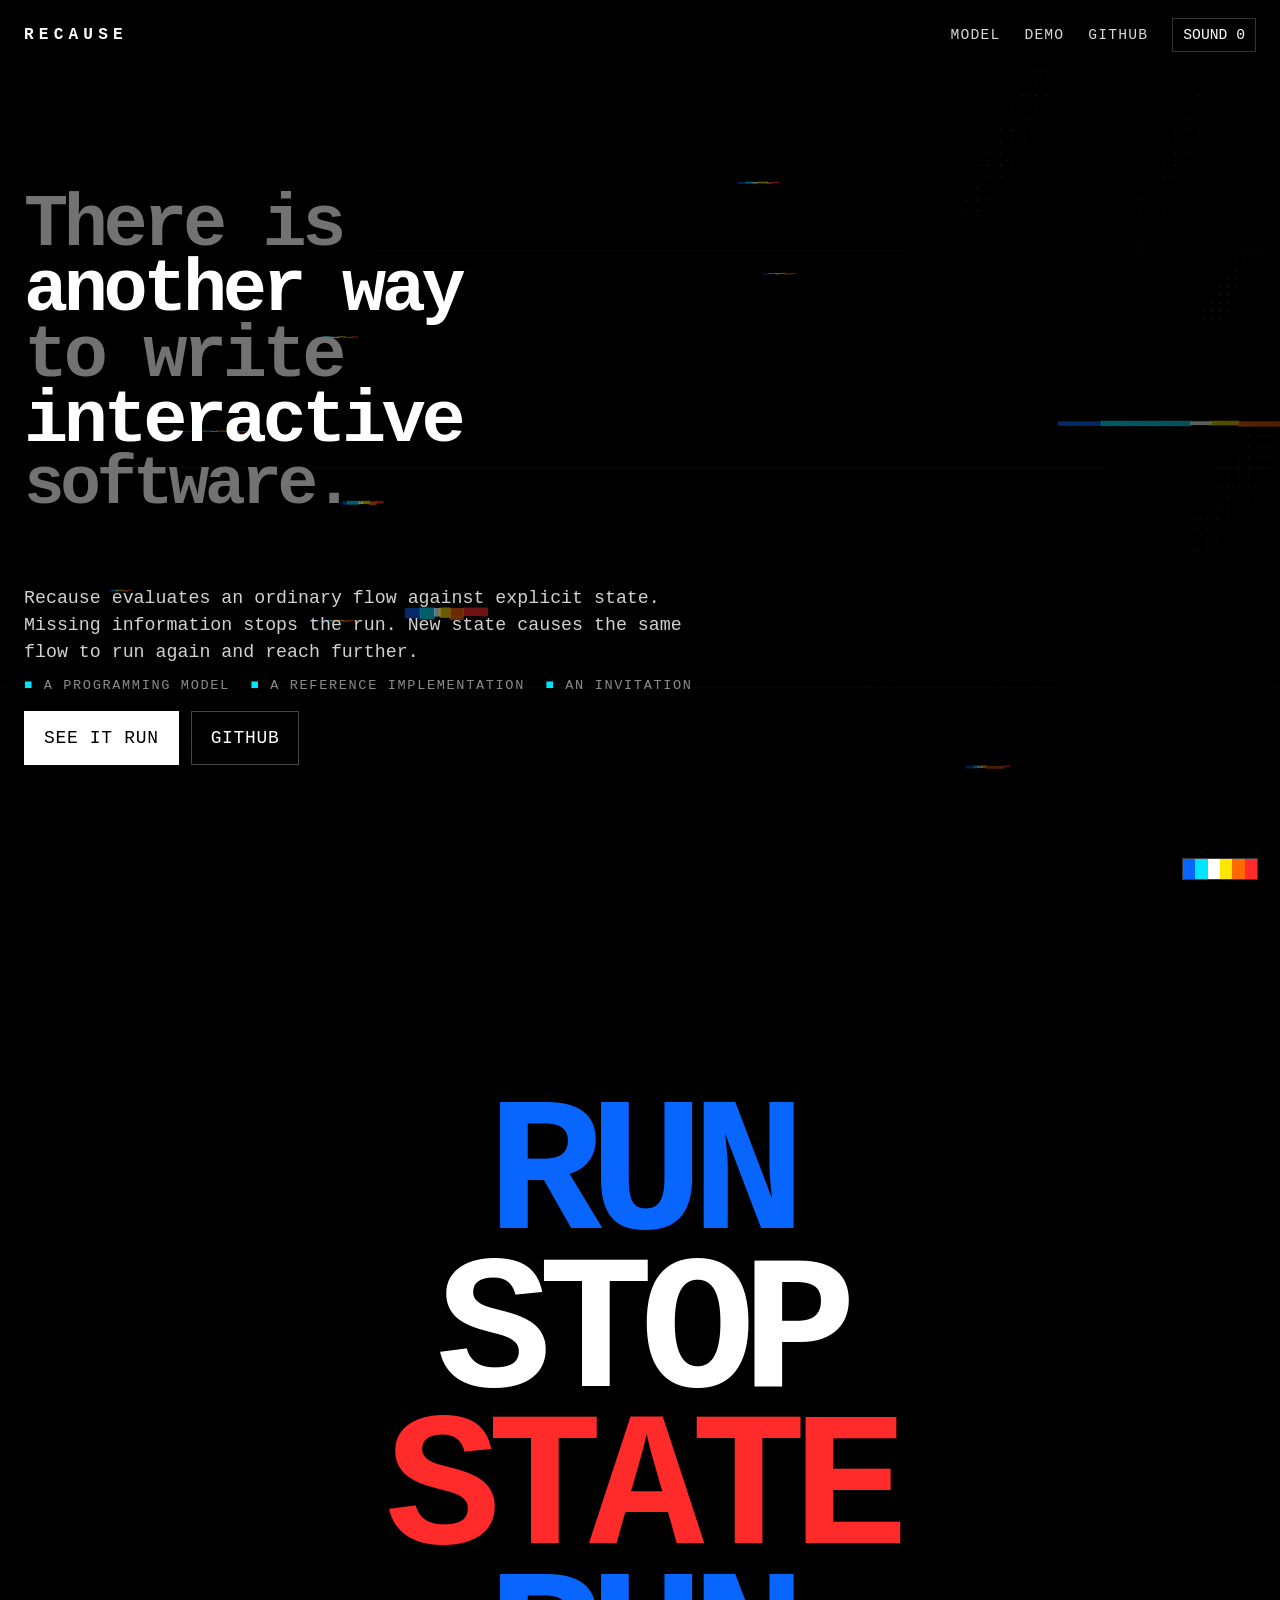
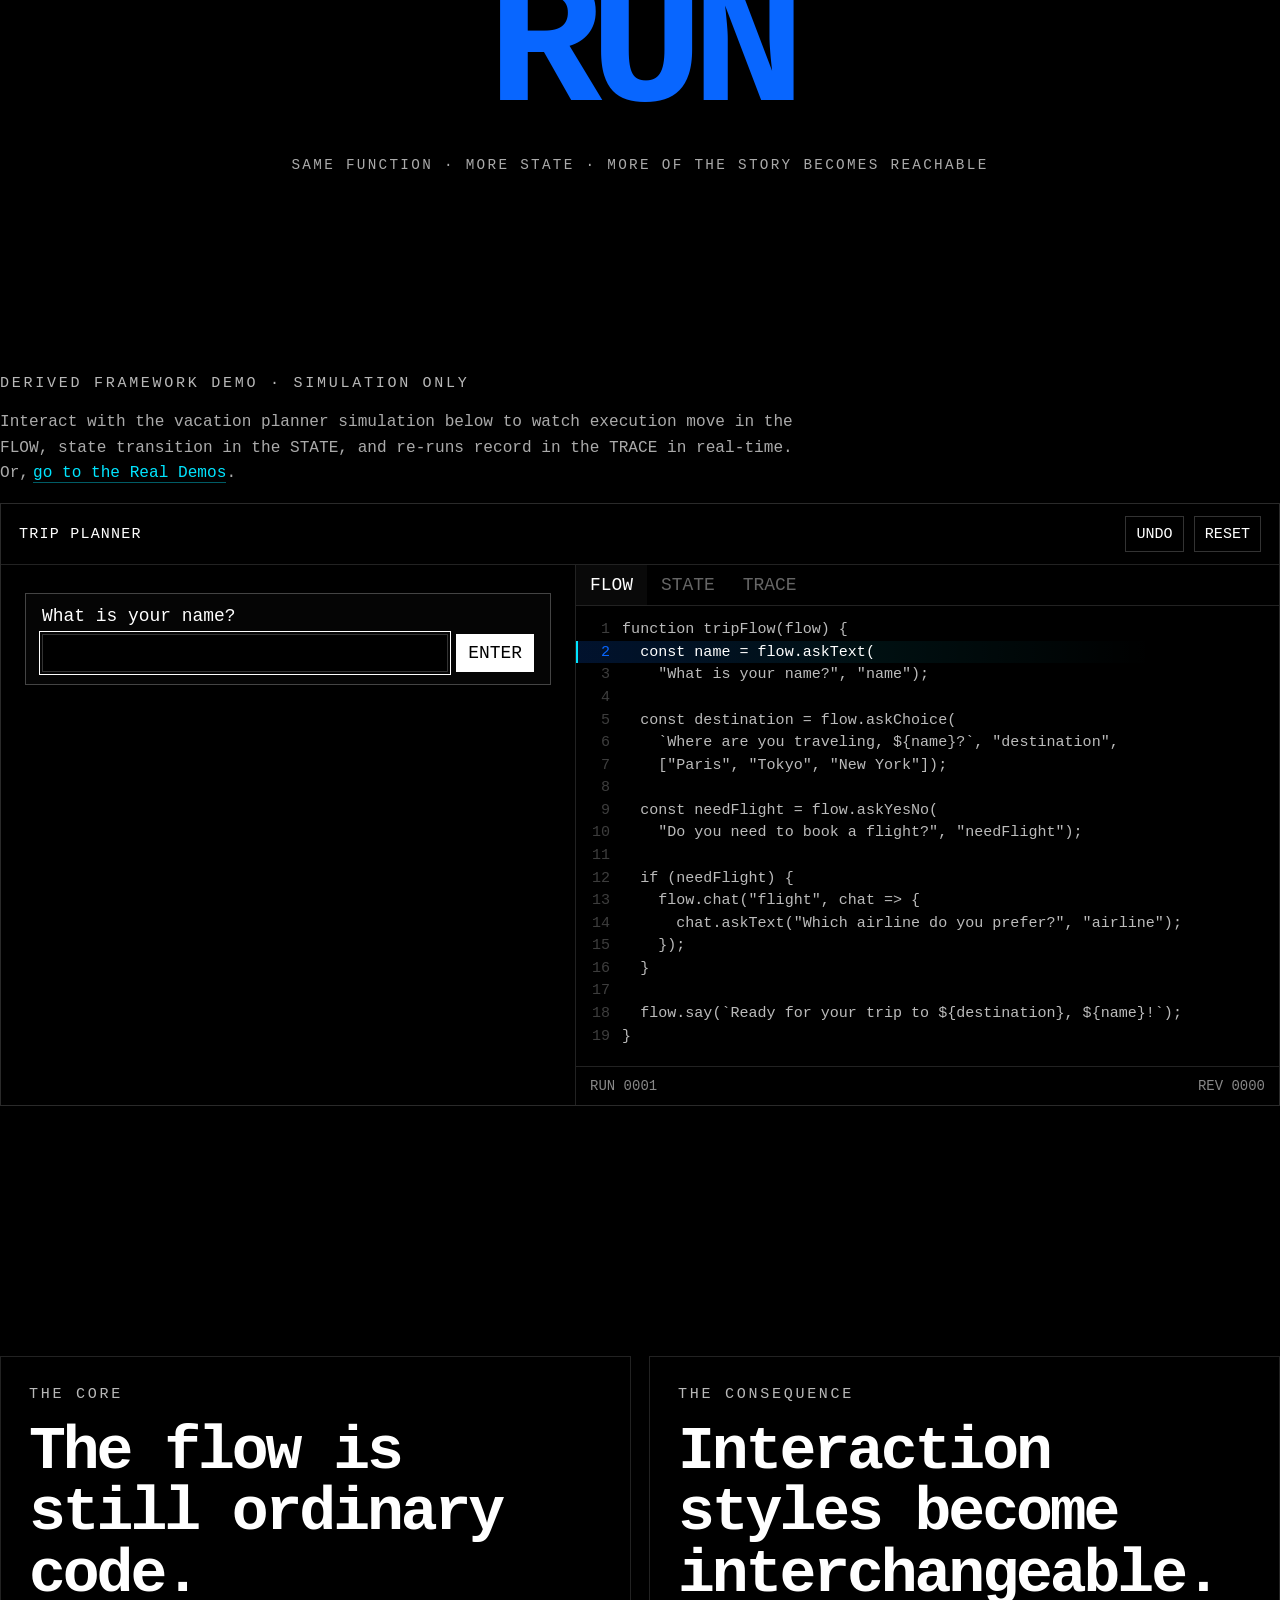
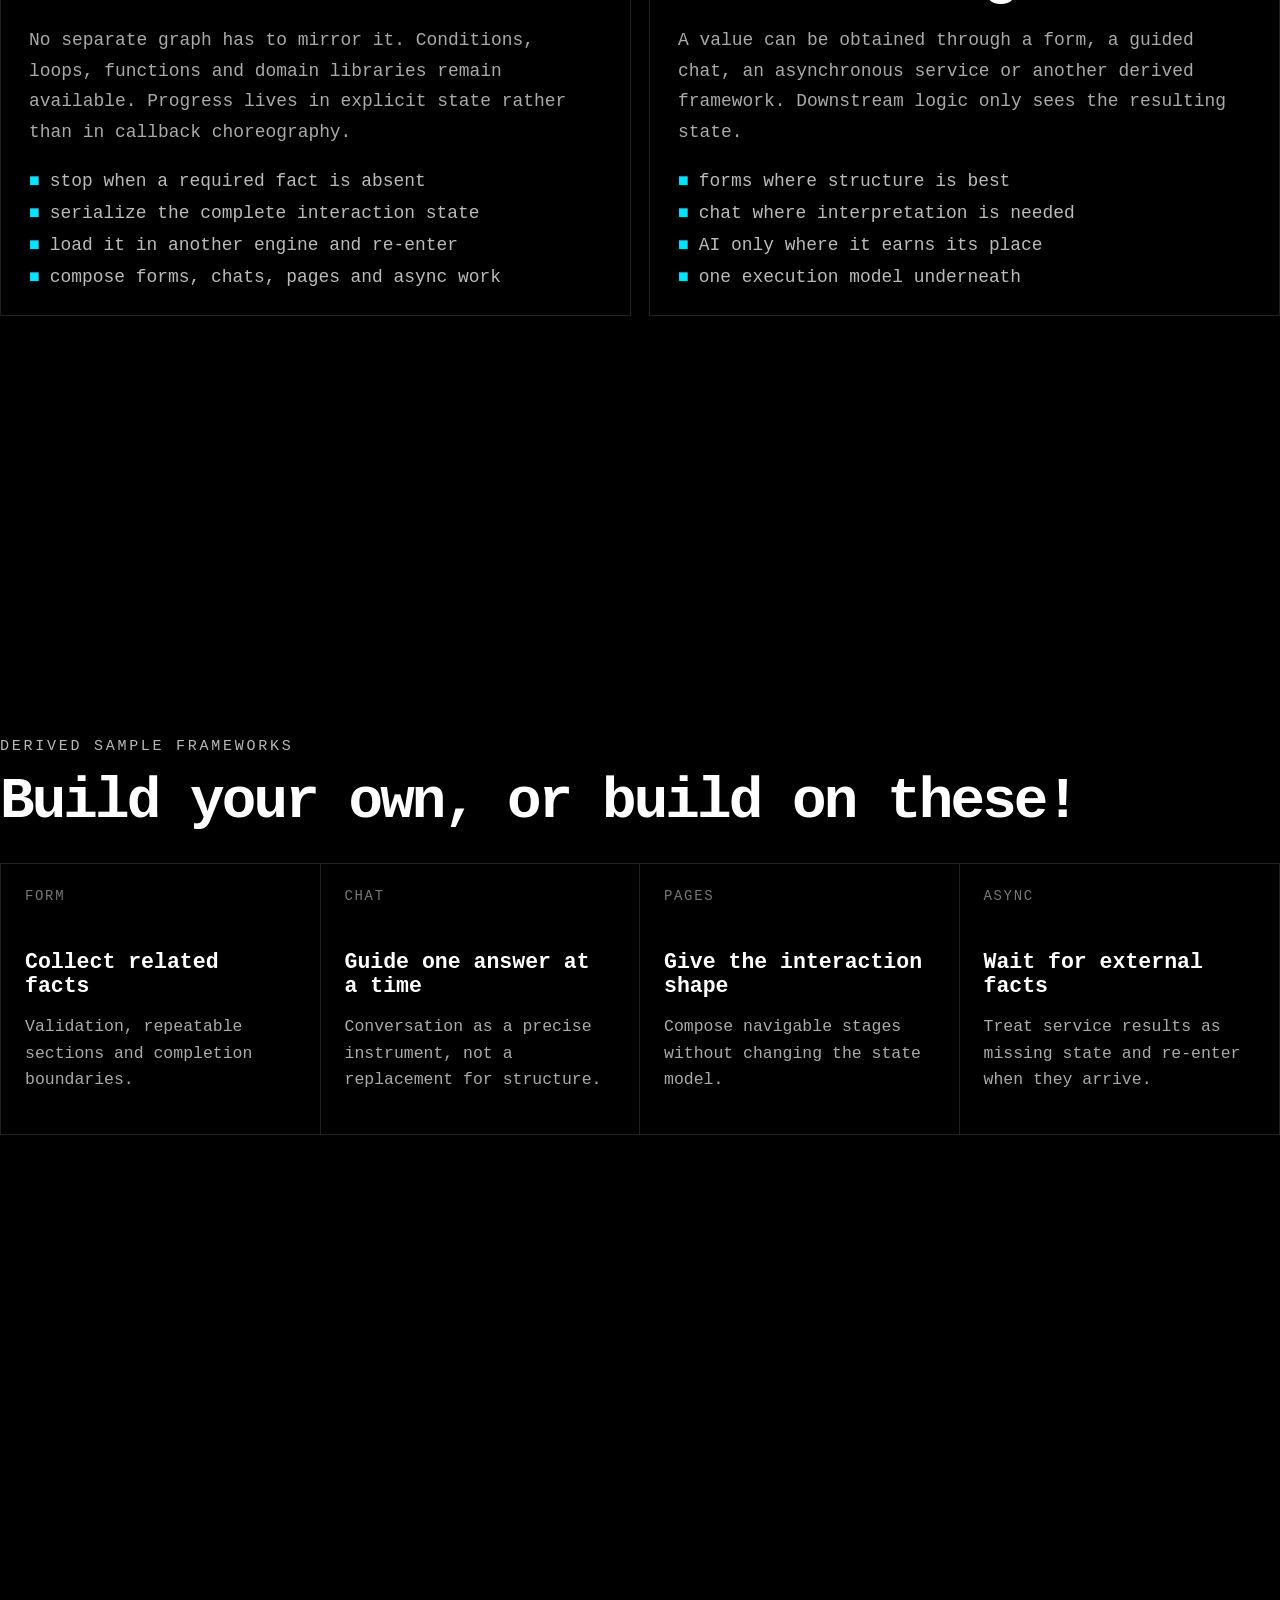
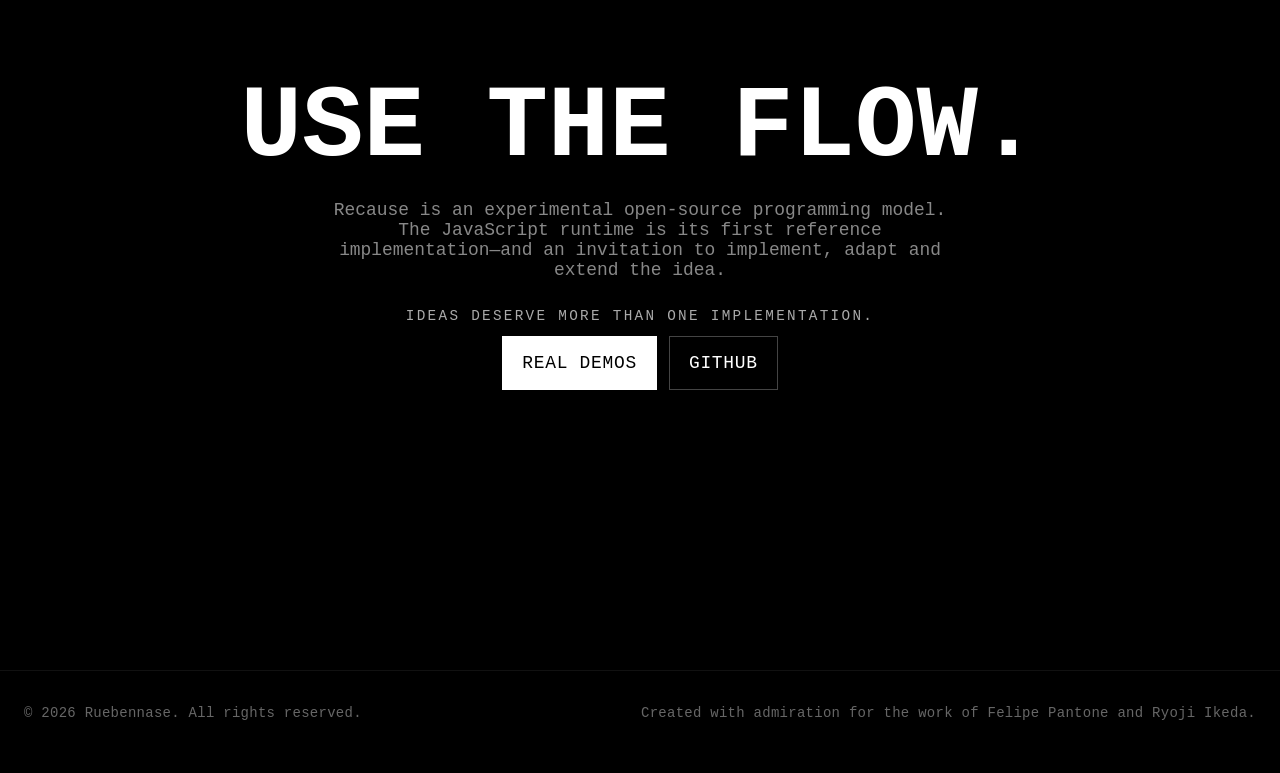
==== index.html @ 066c62b3 "Add files via upload" ====
<!doctype html>
<html lang="en">
<!--

Recause

Motion explains the model.

© 2026 Ruebennase.
All rights reserved.

-->
<head>
<meta charset="utf-8">
<meta name="viewport" content="width=device-width, initial-scale=1">
<title>Recause — Another way to write interactive software</title>
<meta name="description" content="Recause is an experimental incremental execution runtime for interactive software.">
<link rel="canonical" href="https://recause.org/">
<link rel="icon" href="favicon.svg" type="image/svg+xml">
<link rel="icon" href="favicon-32.png" sizes="32x32" type="image/png">
<link rel="icon" href="favicon-16.png" sizes="16x16" type="image/png">
<link rel="shortcut icon" href="favicon.ico">
<link rel="apple-touch-icon" href="apple-touch-icon.png">
<meta name="theme-color" content="#000000">
<meta property="og:type" content="website">
<meta property="og:site_name" content="Recause">
<meta property="og:title" content="Recause — Another way to write interactive software">
<meta property="og:description" content="An experimental incremental execution runtime for interactive software.">
<meta property="og:url" content="https://recause.org/">
<meta name="twitter:card" content="summary">
<meta name="twitter:title" content="Recause — Another way to write interactive software">
<meta name="twitter:description" content="An experimental incremental execution runtime for interactive software.">
<style>
:root{
  --black:#000;
  --white:#fff;
  --gray-1:#b8b8b8;
  --gray-2:#666;
  --gray-3:#242424;
  --cyan:#00e5ff;
  --blue:#0866ff;
  --white:#ffffff;
  --yellow:#ffe600;
  --orange:#ff6a00;
  --red:#ff2a2a;
  --max:1420px;
  --mono:ui-monospace,SFMono-Regular,Menlo,Monaco,Consolas,"Liberation Mono","Courier New",monospace;
}
*{box-sizing:border-box}
html{scroll-behavior:smooth;background:#000;font-size:112%}
body{margin:0;background:#000;color:#fff;font-family:var(--mono);overflow-x:hidden}
a{color:inherit}
button,input{font:inherit}
canvas#field{position:fixed;inset:0;width:100%;height:100%;z-index:0;background:#000;pointer-events:none}
#scanlines{position:fixed;inset:0;z-index:1;pointer-events:none;background:repeating-linear-gradient(to bottom,rgba(255,255,255,.018) 0 1px,transparent 1px 5px);mix-blend-mode:screen;opacity:.22}
#vignette{position:fixed;inset:0;z-index:2;pointer-events:none;background:radial-gradient(circle at center,transparent 42%,rgba(0,0,0,.28) 80%,rgba(0,0,0,.78) 100%)}
body>header,body>main,body>footer{position:relative;z-index:3}
.wrap{width:min(calc(100% - 48px),var(--max));margin:0 auto}
header{position:fixed;top:0;left:0;right:0;z-index:30;padding:18px 0;background:linear-gradient(#000,transparent)}
nav{display:flex;justify-content:space-between;align-items:center;gap:24px}
.brand{font-size:.9rem;letter-spacing:.32em;text-decoration:none;font-weight:700}
.navlinks{display:flex;gap:24px;align-items:center;font-size:.82rem;letter-spacing:.08em}
.navlinks a{text-decoration:none;color:#d7d7d7}
.navlinks a:hover{color:#fff}
.ctrl{background:#000;border:1px solid #333;color:#fff;padding:8px 10px;cursor:pointer}
.ctrl:hover{border-color:#fff}
:where(a,button,input,[tabindex]):focus-visible{outline:2px solid var(--yellow);outline-offset:4px}
input:focus-visible{outline:2px solid #fff;outline-offset:2px}
.scene{min-height:100svh;display:grid;place-items:center;position:relative;padding:118px 0 86px;scroll-margin-top:0}
.scene-inner{width:100%}
.kicker{font-size:.84rem;letter-spacing:.18em;color:var(--gray-1);text-transform:uppercase;margin-bottom:18px}
.hero{min-height:100svh;display:grid;align-items:center;padding-top:96px;padding-bottom:48px}
.hero-grid{display:grid;grid-template-columns:minmax(0,1fr);align-items:center;transform:translateY(-54px)}
.pixel-title{display:grid;gap:18px;position:relative;max-width:980px}
.hero-copy{max-width:760px;margin-top:34px}
.hero h1 .hero-copyline:last-child{font-size:.92em}
.hero p{max-width:690px}
.hero-manifesto{max-width:760px}
.hero .cta{margin-top:18px}
.signal-logo.glitch .ghost-a{opacity:1;transform:translate(var(--gxa,7px),var(--gya,0));color:transparent;background:linear-gradient(90deg,var(--p1,var(--blue)) 0 13%,var(--p2,var(--cyan)) 13% 28%,var(--p3,#fff) 28% 45%,var(--p4,var(--yellow)) 45% 63%,var(--p5,var(--orange)) 63% 81%,var(--p6,var(--red)) 81% 100%);background-size:145% 100%;background-position:var(--bgx-a,20%) 0;-webkit-background-clip:text;background-clip:text;clip-path:inset(var(--c1,18%) 0 var(--c2,52%) 0);filter:brightness(1.55) saturate(1.25);mix-blend-mode:screen}
.signal-logo.glitch .ghost-b{opacity:.96;transform:translate(var(--gxb,-6px),var(--gyb,0));color:transparent;background:linear-gradient(90deg,var(--q1,var(--red)) 0 14%,var(--q2,var(--orange)) 14% 31%,var(--q3,var(--yellow)) 31% 47%,var(--q4,#fff) 47% 63%,var(--q5,var(--cyan)) 63% 81%,var(--q6,var(--blue)) 81% 100%);background-size:150% 100%;background-position:var(--bgx-b,75%) 0;-webkit-background-clip:text;background-clip:text;clip-path:inset(var(--c3,62%) 0 var(--c4,10%) 0);filter:brightness(1.6) saturate(1.3);mix-blend-mode:screen}
.hero-copyline{display:block;position:relative}
.hero-copyline.dim{color:#727272}
.hero-copyline.glitching::before,.hero-copyline.glitching::after{content:attr(data-text);position:absolute;inset:0;pointer-events:none;opacity:1;white-space:nowrap;filter:brightness(1.65)}
.hero-copyline.glitching::before{transform:translate(var(--txa,6px),var(--tya,0));color:transparent;background:linear-gradient(90deg,var(--p1,var(--blue)) 0 12%,var(--p2,var(--cyan)) 12% 28%,var(--p3,#fff) 28% 44%,var(--p4,var(--yellow)) 44% 61%,var(--p5,var(--orange)) 61% 80%,var(--p6,var(--red)) 80% 100%);background-size:155% 100%;background-position:var(--bgx-a,15%) 0;-webkit-background-clip:text;background-clip:text;clip-path:inset(var(--t1,22%) 0 var(--t2,58%) 0);mix-blend-mode:screen;filter:brightness(1.9) saturate(1.5)}
.hero-copyline.glitching::after{transform:translate(var(--txb,-7px),var(--tyb,0));color:transparent;background:linear-gradient(90deg,var(--q1,var(--red)) 0 13%,var(--q2,var(--orange)) 13% 30%,var(--q3,var(--yellow)) 30% 46%,var(--q4,#fff) 46% 62%,var(--q5,var(--cyan)) 62% 80%,var(--q6,var(--blue)) 80% 100%);background-size:160% 100%;background-position:var(--bgx-b,82%) 0;-webkit-background-clip:text;background-clip:text;clip-path:inset(var(--t3,70%) 0 var(--t4,8%) 0);mix-blend-mode:screen;filter:brightness(2.0) saturate(1.55)}
.hero h1{font-size:clamp(3.35rem,6.05vw,7.35rem);line-height:.89;letter-spacing:-.06em;margin:0;max-width:980px;font-weight:700;transform:translateY(-28px);padding-left:0}
.hero p{max-width:760px;color:#d1d1d1;font-size:1.08rem;line-height:1.56;margin:4px 0 0}.hero-manifesto{display:flex;flex-wrap:wrap;gap:.55rem 1.15rem;margin-top:12px;color:#8a8a8a;font-size:.76rem;letter-spacing:.12em;text-transform:uppercase}.hero-manifesto span::before{content:'■';color:var(--cyan);margin-right:.55rem}
.cta{display:flex;gap:12px;flex-wrap:wrap;margin-top:16px}
.btn{display:inline-flex;align-items:center;justify-content:center;min-height:54px;padding:14px 19px;border:1px solid #444;text-decoration:none;background:#000;color:#fff;letter-spacing:.04em}
.btn.primary{background:#fff;color:#000;border-color:#fff}
.btn:hover{transform:translateY(-1px)}
.big-sequence{font-size:clamp(4rem,15vw,13rem);line-height:.82;letter-spacing:-.07em;text-align:center;font-weight:700}
.seq-sub{margin-top:28px;text-align:center;color:#aaa;font-size:.8rem;letter-spacing:.16em;text-transform:uppercase}
.word-run{color:var(--blue)}.word-stop{color:#fff}.word-state{color:var(--red)}.word-rerun{color:var(--blue)}
.demo-intro-text{color:#aaa;font-size:.9rem;line-height:1.6;margin-bottom:16px;max-width:800px}
.demo-intro-text a{color:var(--cyan);text-decoration:none;border-bottom:1px solid rgba(0,229,255,0.4);margin-left:4px}
.demo-intro-text a:hover{color:#fff;border-bottom-color:#fff}
#demo{padding:65px 0 25px}
.demo-shell{border:1px solid #2a2a2a;background:#000}
.demo-top{display:flex;justify-content:space-between;align-items:center;padding:12px 18px;border-bottom:1px solid #222;font-size:.84rem;letter-spacing:.08em}
.demo-grid{display:grid;grid-template-columns:.9fr 1.1fr;height:540px}
.ui-pane{padding:20px 24px;border-right:1px solid #222;overflow-y:auto;min-height:0}
.inspect-pane{display:grid;grid-template-rows:auto minmax(0,1fr) auto;min-width:0;min-height:0}
.inspect-pane>div:nth-child(2){min-height:0;overflow:hidden}
.ui-title{font-size:1.2rem;margin:0 0 6px}.ui-copy{color:#aaa;font-size:.9rem;margin:0 0 24px}
.answers{display:grid;gap:8px}
.answered{border:1px solid #222;padding:8px 12px;background:#020202}
.answered .q{font-size:.74rem;color:#666;text-transform:uppercase;letter-spacing:.09em}.answered .a{margin-top:4px;font-size:0.96rem}
.question{border:1px solid #444;padding:12px 16px;margin-top:8px;background:#050505}
.question.chat{border-color:var(--cyan)}
.mode{font-size:.78rem;color:var(--yellow);letter-spacing:.12em;text-transform:uppercase;margin-bottom:10px}.question.chat .mode{color:var(--cyan)}
.question label{display:block;font-size:1rem;margin-bottom:8px}
.entry{display:flex;gap:8px}.entry input{flex:1;min-width:0;background:#000;border:1px solid #333;color:#fff;padding:8px 10px}.entry input:focus{outline:1px solid #fff}
.entry button,.choice{background:#fff;color:#000;border:0;padding:8px 12px;cursor:pointer}
.choice{width:100%;text-align:left;margin-top:6px}.choice:hover{background:var(--yellow)}
.done{border:1px solid var(--cyan);padding:12px 16px;color:#fff}.done strong{color:var(--cyan)}
.tabs{display:flex;border-bottom:1px solid #222}.tab{background:#000;color:#666;border:0;padding:10px 14px;cursor:pointer}.tab.active{color:#fff;background:#090909}
.pane{display:none;height:100%;overflow:hidden}.pane.active{display:block}
#pane-trace{overflow-y:auto}
.code{margin:0;padding:12px 0;font-size:.84rem;line-height:1.5;counter-reset:line;min-width:0;width:100%;overflow:visible}
.line{display:grid;grid-template-columns:46px minmax(0,1fr);align-items:start;padding:0 24px 0 0;color:#bbb;min-height:1.5em}
.line:before{counter-increment:line;content:counter(line);text-align:right;padding-right:12px;color:#3d3d3d;user-select:none}
.source-text{display:block;white-space:pre;min-width:max-content}
.line.active{background:linear-gradient(90deg,rgba(8,102,255,.18),rgba(0,229,255,.07) 42%,transparent 82%);box-shadow:inset 2px 0 0 var(--cyan);color:#fff}
.line.active:before{color:var(--blue)}
.kw{color:var(--red)}
.fn{color:var(--cyan)}
.vr{color:#f2f2f2}
.obj{color:var(--blue)}
.meth{color:#f4f4f4}
.prompt{color:#e7dc72}
.key{color:var(--orange)}
.choice-text{color:#d8d8d8}
.tpl{color:#f4f4f4}
.interp{color:#f4f4f4}.interp-var{color:var(--orange)}
.num{color:var(--orange)}
.type{color:var(--blue)}
.cm{color:#666}
.statebox{padding:18px}.card{border:1px solid #222;padding:14px;margin-bottom:12px}.card .label{font-size:.78rem;color:#666;letter-spacing:.09em;text-transform:uppercase;margin-bottom:8px}.card pre{margin:0;color:#eee;font-size:.9rem;white-space:pre-wrap}
.trace{list-style:none;margin:0;padding:18px}.trace li{position:relative;padding:0 0 17px 20px;color:#bcbcbc;font-size:.84rem;line-height:1.52}.trace li:before{content:"";position:absolute;left:0;top:5px;width:7px;height:7px;background:var(--cyan)}.trace li:not(:last-child):after{content:"";position:absolute;left:3px;top:14px;bottom:2px;width:1px;background:#222}.trace-run{color:var(--blue)}.trace-stop{color:#fff}.trace-path{color:var(--orange)}.trace-state{color:var(--red)}.trace-complete{color:var(--cyan)}.trace-undo{color:var(--red)}.trace-dim{color:#777}
.inspect-foot{display:flex;justify-content:space-between;padding:11px 14px;border-top:1px solid #222;color:#888;font-size:.78rem}
.copy-block{display:grid;grid-template-columns:1fr 1fr;gap:18px}
.statement{border:1px solid #222;padding:28px;background:#000}.statement h2{font-size:clamp(2rem,4.8vw,5rem);line-height:1;letter-spacing:-.05em;margin:0 0 20px}.statement p{color:#aaa;line-height:1.7;max-width:58ch}.statement ul{list-style:none;padding:0;margin:24px 0 0;display:grid;gap:12px}.statement li{color:#bbb}.statement li:before{content:"■";color:var(--cyan);margin-right:10px}
.framework-strip{display:grid;grid-template-columns:repeat(4,1fr);border:1px solid #222}.fw{padding:24px;border-right:1px solid #222;min-height:210px}.fw:last-child{border-right:0}.fw .tag{font-size:.78rem;letter-spacing:.12em;color:#777}.fw h3{margin:46px 0 10px;font-size:1.2rem}.fw p{color:#aaa;font-size:.92rem;line-height:1.6}
.end{text-align:center}.end h2{font-size:clamp(3rem,8vw,8rem);line-height:.9;margin:0 0 26px}.end p{color:#888;max-width:620px;margin:0 auto 28px}
footer{padding:34px 0 52px;color:#666;font-size:.78rem;border-top:1px solid #111;letter-spacing:.02em}
.footer-row{display:flex;justify-content:space-between;align-items:center;gap:2rem;flex-wrap:wrap}.footer-note{font-size:.78rem;text-align:right}
@media (min-width:981px) and (max-height:940px){
  .hero{padding-top:82px;padding-bottom:32px}
  .hero h1{font-size:clamp(3.2rem,5.75vw,6.85rem)}
  .hero p{font-size:1.02rem;line-height:1.48;max-width:660px}
  .pixel-title{gap:14px}
  .hero-copy{margin-top:28px}
  .hero h1{transform:translateY(-24px);padding-left:0}
  .cta{margin-top:12px}
}
@media(max-width:980px){.demo-grid,.copy-block{grid-template-columns:1fr}.ui-pane{border-right:0;border-bottom:1px solid #222}.framework-strip{grid-template-columns:1fr 1fr}.fw:nth-child(2){border-right:0}.fw:nth-child(-n+2){border-bottom:1px solid #222}.loopline{grid-template-columns:1fr}.arrow{transform:rotate(90deg);justify-self:center}}
@media(max-width:680px){html{font-size:100%}.navlinks{gap:10px}.navlinks a,.navlinks .ctrl{font-size:.74rem}.navlinks .ctrl{padding:6px 8px}.scene{padding:90px 0}.hero h1{font-size:3.2rem}.framework-strip{grid-template-columns:1fr}.fw{border-right:0;border-bottom:1px solid #222}.fw:last-child{border-bottom:0}.big-sequence{font-size:19vw}.demo-top{align-items:flex-start;gap:10px;flex-direction:column}.entry{flex-direction:column}.entry button{width:100%}}
body.ikeda-extreme #field{filter:contrast(1.42) brightness(1.52) saturate(1.22)}
body.ikeda-extreme .hero-copyline{text-shadow:0 0 18px rgba(255,255,255,.10)}
body.ikeda-apocalypse #field{filter:contrast(1.72) brightness(1.85) saturate(1.52)}
body.ikeda-apocalypse .hero-copyline{text-shadow:0 0 28px rgba(255,255,255,.25)}
body.ikeda-apocalypse main, body.ikeda-apocalypse header {animation:ikeda-shake .12s infinite alternate}
@keyframes ikeda-shake {
  0%{transform:translate(1px, 1px) rotate(0deg)}
  10%{transform:translate(-1px, -2px) rotate(-0.5deg)}
  20%{transform:translate(-3px, 0px) rotate(0.5deg)}
  30%{transform:translate(0px, 2px) rotate(0deg)}
  40%{transform:translate(1px, -1px) rotate(0.5deg)}
  50%{transform:translate(-1px, 2px) rotate(-0.5deg)}
  60%{transform:translate(-3px, 1px) rotate(0deg)}
  70%{transform:translate(2px, 1px) rotate(-0.5deg)}
  80%{transform:translate(-1px, -1px) rotate(0.5deg)}
  90%{transform:translate(2px, 2px) rotate(0deg)}
  100%{transform:translate(1px, -2px) rotate(-0.5deg)}
}
@media(prefers-reduced-motion:reduce){html{scroll-behavior:auto}}

/* MOTION instrument ----------------------------------------------------- */
.motion-gem{position:fixed;right:22px;bottom:20px;z-index:60;width:76px;height:22px;padding:0;border:1px solid #3a3a3a;background:#000;cursor:pointer;display:grid;grid-template-columns:repeat(6,1fr);box-shadow:0 0 0 1px #000;transition:border-color .16s ease,transform .16s ease}
.motion-gem:hover,.motion-gem[aria-expanded="true"]{border-color:#fff;transform:translateY(-1px)}
.motion-gem span{display:block;height:100%}.motion-gem span:nth-child(1){background:var(--blue)}.motion-gem span:nth-child(2){background:var(--cyan)}.motion-gem span:nth-child(3){background:#fff}.motion-gem span:nth-child(4){background:var(--yellow)}.motion-gem span:nth-child(5){background:var(--orange)}.motion-gem span:nth-child(6){background:var(--red)}
.motion-gem::before{content:"MOTION";position:absolute;right:calc(100% + 12px);top:50%;transform:translateY(-50%);color:#fff;font-size:.72rem;letter-spacing:.14em;opacity:0;pointer-events:none;transition:opacity .15s ease}
.motion-gem:hover::before,.motion-gem:focus-visible::before,.motion-gem[aria-expanded="true"]::before{opacity:1}
.motion-panel{position:fixed;right:22px;bottom:54px;z-index:59;width:min(430px,calc(100vw - 32px));max-height:calc(100svh - 92px);overflow:auto;border:1px solid #3a3a3a;background:rgba(0,0,0,.96);box-shadow:0 24px 80px rgba(0,0,0,.7);padding:20px;transform:translateY(12px);opacity:0;pointer-events:none;transition:transform .22s cubic-bezier(.2,.8,.2,1),opacity .18s ease}
.motion-panel.open{transform:translateY(0);opacity:1;pointer-events:auto}
.motion-panel-head{display:flex;align-items:center;justify-content:space-between;gap:18px;padding-bottom:14px;margin-bottom:18px;border-bottom:1px solid #242424}
.motion-panel-title{font-size:.88rem;letter-spacing:.16em}.motion-close{border:0;background:#000;color:#888;cursor:pointer;padding:2px 0;font-size:.8rem;letter-spacing:.1em}.motion-close:hover{color:#fff}
.motion-sub{margin:-7px 0 20px;color:#6f6f6f;font-size:.72rem;letter-spacing:.07em}
.motion-control{margin:0 0 18px}.motion-control-row{display:flex;justify-content:space-between;gap:15px;margin-bottom:8px;font-size:.76rem;letter-spacing:.09em}.motion-value{color:#999;font-variant-numeric:tabular-nums}
.motion-track{position:relative;height:24px;border-top:1px solid #2f2f2f;border-bottom:1px solid #171717;cursor:ew-resize;touch-action:none;background:repeating-linear-gradient(90deg,#151515 0 1px,transparent 1px 8.333%)}
.motion-track::before{content:"";position:absolute;left:0;top:8px;height:7px;width:calc(var(--value, .5)*100%);background:#fff}
.motion-track[data-tone="spectrum"]::before{background:linear-gradient(90deg,var(--blue),var(--cyan),#fff,var(--yellow),var(--orange),var(--red))}
.motion-track::after{content:"";position:absolute;left:calc(var(--value,.5)*100%);top:3px;width:2px;height:17px;background:var(--yellow);transform:translateX(-1px);box-shadow:0 0 10px rgba(255,230,0,.35)}
.motion-actions{display:grid;grid-template-columns:repeat(2,1fr);gap:8px;padding-top:4px}.motion-action{min-height:42px;border:1px solid #333;background:#000;color:#fff;cursor:pointer;letter-spacing:.09em;font-size:.72rem}.motion-action:hover{border-color:#fff}.motion-action.active{background:#fff;color:#000}
.motion-profile-output{position:absolute;left:-9999px}
body.motion-frozen .motion-gem{filter:saturate(.35)}
@media(max-width:680px){.motion-gem{right:14px;bottom:14px}.motion-panel{left:0;right:0;bottom:0;width:100%;max-height:76svh;border-left:0;border-right:0;border-bottom:0;padding:18px}.motion-gem::before{display:none}}

</style>
</head>
<body>
<canvas id="field" aria-hidden="true"></canvas><div id="scanlines" aria-hidden="true"></div><div id="vignette" aria-hidden="true"></div>
<header><div class="wrap"><nav><a class="brand" href="#top">RECAUSE</a><div class="navlinks"><a href="#model">MODEL</a><a href="#demo">DEMO</a><a class="keep" href="https://github.com/Ruebennase/Recause" target="_blank" rel="noreferrer">GITHUB</a><button class="ctrl" id="soundBtn" type="button" aria-pressed="false" aria-label="Toggle generated sound">SOUND 0</button></div></nav></div></header>
<main id="top">
<section class="scene hero"><div class="wrap hero-grid"><div class="pixel-title"><h1><span class="hero-copyline dim" data-text="There is">There is</span><span class="hero-copyline" data-text="another way">another way</span><span class="hero-copyline dim" data-text="to write">to write</span><span class="hero-copyline" data-text="interactive">interactive</span><span class="hero-copyline dim" data-text="software.">software.</span></h1><div class="hero-copy"><p>Recause evaluates an ordinary flow against explicit state. Missing information stops the run. New state causes the same flow to run again and reach further.</p><div class="hero-manifesto" aria-label="Recause positioning"><span>A programming model</span><span>A reference implementation</span><span>An invitation</span></div><div class="cta"><a class="btn primary" href="#demo">SEE IT RUN</a><a class="btn" href="https://github.com/Ruebennase/Recause" target="_blank" rel="noreferrer">GITHUB</a></div></div></div></div></section>
<section class="scene" id="model"><div class="wrap scene-inner"><div class="big-sequence"><span class="word-run">RUN</span><br><span class="word-stop">STOP</span><br><span class="word-state">STATE</span><br><span class="word-rerun">RUN</span></div><div class="seq-sub">same function · more state · more of the story becomes reachable</div></div></section>
<section class="scene" id="demo"><div class="wrap scene-inner"><div class="kicker">DERIVED FRAMEWORK DEMO · SIMULATION ONLY</div><p class="demo-intro-text">Interact with the vacation planner simulation below to watch execution move in the FLOW, state transition in the STATE, and re-runs record in the TRACE in real-time. Or,<a href="examples_home.html">go to the Real Demos</a>.</p><div class="demo-shell"><div class="demo-top"><span>TRIP PLANNER</span><span><button class="ctrl" id="undoBtn" type="button">UNDO</button> <button class="ctrl" id="resetBtn" type="button">RESET</button></span></div><div class="demo-grid"><section class="ui-pane"><div class="answers" id="conversation" aria-live="polite" aria-atomic="false"></div></section><section class="inspect-pane"><div class="tabs" role="tablist" aria-label="Runtime inspector"><button class="tab active" id="tab-source" data-tab="source" type="button" role="tab" aria-selected="true" aria-controls="pane-source">FLOW</button><button class="tab" id="tab-state" data-tab="state" type="button" role="tab" aria-selected="false" aria-controls="pane-state">STATE</button><button class="tab" id="tab-trace" data-tab="trace" type="button" role="tab" aria-selected="false" aria-controls="pane-trace">TRACE</button></div><div><div class="pane active" id="pane-source" role="tabpanel" aria-labelledby="tab-source"><pre class="code" id="source"></pre></div><div class="pane" id="pane-state" role="tabpanel" aria-labelledby="tab-state" hidden><div class="statebox"><div class="card"><div class="label">SERIALIZABLE STATE</div><pre id="stateJson">{}</pre></div><div class="card"><div class="label">CURRENT SUSPENSION</div><pre id="stopText">name</pre></div></div></div><div class="pane" id="pane-trace" role="tabpanel" aria-labelledby="tab-trace" hidden><ol class="trace" id="trace"></ol></div></div><div class="inspect-foot"><span id="runLabel">RUN 0001</span><span id="revLabel">REV 0000</span></div></section></div></div></div></section>
<section class="scene"><div class="wrap scene-inner copy-block"><article class="statement"><div class="kicker">THE CORE</div><h2>The flow is still ordinary code.</h2><p>No separate graph has to mirror it. Conditions, loops, functions and domain libraries remain available. Progress lives in explicit state rather than in callback choreography.</p><ul><li>stop when a required fact is absent</li><li>serialize the complete interaction state</li><li>load it in another engine and re-enter</li><li>compose forms, chats, pages and async work</li></ul></article><article class="statement"><div class="kicker">THE CONSEQUENCE</div><h2>Interaction styles become interchangeable.</h2><p>A value can be obtained through a form, a guided chat, an asynchronous service or another derived framework. Downstream logic only sees the resulting state.</p><ul><li>forms where structure is best</li><li>chat where interpretation is needed</li><li>AI only where it earns its place</li><li>one execution model underneath</li></ul></article></div></section>
<section class="scene"><div class="wrap scene-inner"><div class="kicker">DERIVED SAMPLE FRAMEWORKS</div><h2 style="margin: 12px 0 32px; font-size: clamp(2rem, 4.5vw, 3.8rem); font-weight: 700; letter-spacing: -0.05em; line-height: 1;">Build your own, or build on these!</h2><div class="framework-strip"><article class="fw"><div class="tag">FORM</div><h3>Collect related facts</h3><p>Validation, repeatable sections and completion boundaries.</p></article><article class="fw"><div class="tag">CHAT</div><h3>Guide one answer at a time</h3><p>Conversation as a precise instrument, not a replacement for structure.</p></article><article class="fw"><div class="tag">PAGES</div><h3>Give the interaction shape</h3><p>Compose navigable stages without changing the state model.</p></article><article class="fw"><div class="tag">ASYNC</div><h3>Wait for external facts</h3><p>Treat service results as missing state and re-enter when they arrive.</p></article></div></div></section>
<section class="scene end"><div class="wrap"><h2>USE THE FLOW.</h2><p>Recause is an experimental open-source programming model. The JavaScript runtime is its first reference implementation—and an invitation to implement, adapt and extend the idea.</p><div class="seq-sub">Ideas deserve more than one implementation.</div><div class="cta" style="justify-content:center"><a class="btn primary" href="examples_home.html">REAL DEMOS</a><a class="btn" href="https://github.com/Ruebennase/Recause" target="_blank" rel="noreferrer">GITHUB</a></div></div></section>
</main>

<button class="motion-gem" id="motionGem" type="button" aria-label="Open motion controls" aria-expanded="false" aria-controls="motionPanel"><span></span><span></span><span></span><span></span><span></span><span></span></button>
<aside class="motion-panel" id="motionPanel" aria-hidden="true" aria-label="Motion controls">
  <div class="motion-panel-head"><div class="motion-panel-title">MOTION</div><button class="motion-close" id="motionClose" type="button">CLOSE</button></div>
  <div class="motion-sub">Visualization parameters.</div>
  <div id="motionControls"></div>
  <div class="motion-actions">
    <button class="motion-action" id="motionReset" type="button">RESET</button>
    <button class="motion-action" id="motionRandom" type="button">RANDOMIZE</button>
    <button class="motion-action" id="motionFreeze" type="button">FREEZE</button>
    <button class="motion-action" id="motionCopy" type="button">COPY PROFILE</button>
  </div>
  <textarea class="motion-profile-output" id="motionProfileOutput" aria-hidden="true" tabindex="-1"></textarea>
</aside>

<footer><div class="wrap footer-row"><span>© 2026 Ruebennase. All rights reserved.</span><span class="footer-note">Created with admiration for the work of Felipe Pantone and Ryoji Ikeda.</span></div></footer>
<script>
(()=>{
if('scrollRestoration' in history) history.scrollRestoration='manual';
addEventListener('pageshow',()=>{if(!location.hash) scrollTo(0,0)});
addEventListener('DOMContentLoaded',()=>{
  const reduced=matchMedia('(prefers-reduced-motion: reduce)').matches;
  const sectionOffset=target=>target.id==='model'?64:0;
  const sectionTop=target=>target.id==='top'?0:target.getBoundingClientRect().top+scrollY+sectionOffset(target);
  let programmaticScroll=false;
  let settleTimer=0;

  function glideTo(target,updateHash=true){
    if(!target) return;
    programmaticScroll=true;
    scrollTo({top:sectionTop(target),behavior:reduced?'auto':'smooth'});
    if(updateHash&&target.id) history.replaceState(null,'','#'+target.id);
    clearTimeout(settleTimer);
    settleTimer=setTimeout(()=>{programmaticScroll=false},reduced?40:850);
  }

  document.querySelectorAll('a[href^="#"]').forEach(link=>link.addEventListener('click',event=>{
    const id=link.getAttribute('href');
    const target=id&&document.querySelector(id);
    if(!target) return;
    event.preventDefault();
    glideTo(target,true);
  }));

  // Magnetic settling: normal scrolling remains fully under the user's control.
  // When momentum ends close to a scene's intended resting position, the page
  // finishes the last few pixels with the same calm motion as anchor navigation.
  const scenes=[document.getElementById('top'),...document.querySelectorAll('main > .scene[id], main > .scene:not(.hero)')]
    .filter((node,index,array)=>node&&array.indexOf(node)===index);
  let scrollIdle=0;
  let previousY=scrollY;
  let scrollDirection=0;
  let magneticCooldownUntil=0;

  addEventListener('scroll',()=>{
    const yNow=scrollY;
    const delta=yNow-previousY;
    if(Math.abs(delta)>1) scrollDirection=Math.sign(delta);
    previousY=yNow;

    clearTimeout(scrollIdle);
    if(programmaticScroll||reduced||performance.now()<magneticCooldownUntil) return;

    scrollIdle=setTimeout(()=>{
      if(programmaticScroll||performance.now()<magneticCooldownUntil) return;

      const y=scrollY;
      const positions=scenes.map(scene=>({scene,top:sectionTop(scene)})).sort((a,b)=>a.top-b.top);
      const forwardThreshold=Math.min(innerHeight*.34,330);
      const backwardThreshold=Math.min(innerHeight*.28,270);
      let target=null;

      if(scrollDirection>0){
        target=positions.find(item=>item.top>y+3&&item.top-y<=forwardThreshold)||null;
      }else if(scrollDirection<0){
        for(let i=positions.length-1;i>=0;i--){
          const item=positions[i];
          if(item.top<y-3&&y-item.top<=backwardThreshold){target=item;break}
        }
      }

      // If movement was too small to establish a direction, still settle when
      // clearly close to a scene, but never from farther than a quarter viewport.
      if(!target){
        let nearest=null;
        let distance=Infinity;
        for(const item of positions){
          const d=Math.abs(item.top-y);
          if(d<distance){distance=d;nearest=item}
        }
        if(nearest&&distance>3&&distance<Math.min(innerHeight*.24,230)) target=nearest;
      }

      if(target){
        magneticCooldownUntil=performance.now()+1050;
        glideTo(target.scene,false);
      }
    },105);
  },{passive:true});
});
const C=document.getElementById('field'),X=C.getContext('2d',{alpha:false,desynchronized:true});let W,H,dpr=1,t=0,last=0,lastPaint=0,raf=0,staticDrawn=false;const reduce=matchMedia('(prefers-reduced-motion: reduce)').matches;let fieldShiftX=0,fieldShiftY=0,fieldTargetX=0,fieldTargetY=0,lastScrollY=scrollY;addEventListener('scroll',()=>{const dy=scrollY-lastScrollY;lastScrollY=scrollY;fieldTargetX=Math.max(-42,Math.min(42,fieldTargetX+dy*.16));fieldTargetY=Math.max(-34,Math.min(34,fieldTargetY+dy*.11))},{passive:true});
function size(){dpr=Math.min(devicePixelRatio||1,MOTION.maxDpr);W=innerWidth;H=innerHeight;C.width=Math.round(W*dpr);C.height=Math.round(H*dpr);C.style.width=W+'px';C.style.height=H+'px';X.setTransform(dpr,0,0,dpr,0,0);if(reduce){staticDrawn=false;requestAnimationFrame(draw)}}
const COLORS=['#0866ff','#00e5ff','#ffffff','#ffe600','#ff6a00','#ff2a2a'];
// Every streak keeps the fixed Recause spectrum order, but receives its own
// constrained composition. All six colours are always present; one may dominate.
const COLOR_ALPHA=[.94,.96,1.00,.94,.96,1.00];
function makeColorProfile(){
  const minimum=[.10,.10,.07,.09,.09,.09];
  const weights=minimum.map((m,i)=>m+Math.random()*(i===2?.08:.18));
  const dominant=Math.floor(Math.random()*6);
  weights[dominant]*=1.55+Math.random()*.85;
  // Red is allowed to be compact, but never visually absent.
  weights[5]=Math.max(weights[5],.105);
  const total=weights.reduce((a,b)=>a+b,0);
  return controlledProfile(weights.map(v=>v/total));
}

// Motion tuning lives here. Size classes are deliberately uneven: many tiny signals,
// fewer medium ones, and rare long sweeps. Keep FPS and DPR capped for laptop thermals.
// Motion explains the model.
const CONTROL_DEFAULTS={activity:.54,density:.52,flow:.50,thickness:.46,energy:.58,color:.50,sound:.62};
const CONTROL={...CONTROL_DEFAULTS,frozen:false};
function clamp01(v){return Math.max(0,Math.min(1,v))}
function normalizeProfile(p){const total=p.reduce((a,b)=>a+b,0)||1;return p.map(v=>v/total)}
function controlledProfile(profile){
  const cool=1.55-CONTROL.color*.80,hot=.75+CONTROL.color*.80;
  return normalizeProfile(profile.map((v,i)=>v*(i<2?cool:i===2?1:(hot*(i===5?1.06:1)))));
}
const MOTION={
  fps:30,
  maxDpr:1.25,
  flowCount:44,
  activeBias:1.15,
  sizeWeights:{micro:.68,medium:.25,large:.06,wide:.01},
  widths:{micro:[8,52],medium:[55,190],large:[200,430],wide:[.48,.86]},
  // Thickness has its own weighted distribution: mostly hairlines, with occasional
  // materially thicker bands. This creates depth without simply adding more objects.
  thicknessWeights:{hairline:.56,slim:.29,medium:.12,thick:.03},
  heights:{hairline:[.75,1.35],slim:[1.5,3.1],medium:[3.4,6.2],thick:[7.0,10.5]},
  kindHeightScale:{micro:.82,medium:1,large:1.22,wide:1.38},
  modelSparkBoost:1.85,
  speed:[.025,.115],
  visibleFor:[.055,.23],
  nextAfter:[.24,2.65],
  alpha:[.62,.96]
};
size();addEventListener('resize',size,{passive:true});
function range(a,b){return a+Math.random()*(b-a)}
function weightedSize(){const r=Math.random(),w=MOTION.sizeWeights;if(r<w.micro)return'micro';if(r<w.micro+w.medium)return'medium';if(r<w.micro+w.medium+w.large)return'large';return'wide'}
function weightedThickness(){const r=Math.random(),w=MOTION.thicknessWeights;if(r<w.hairline)return'hairline';if(r<w.hairline+w.slim)return'slim';if(r<w.hairline+w.slim+w.medium)return'medium';return'thick'}
function makeHeight(kind){const thickness=weightedThickness();return range(...MOTION.heights[thickness])*MOTION.kindHeightScale[kind]*(.52+CONTROL.thickness*1.18)}
let modelSceneActive=false;
const modelScene=document.getElementById('model');
if(modelScene&&'IntersectionObserver' in window){
  new IntersectionObserver(entries=>{modelSceneActive=entries.some(entry=>entry.isIntersecting&&entry.intersectionRatio>.28)},{threshold:[.28,.55]}).observe(modelScene);
}
function configureGlitch(g,initial=false){const kind=weightedSize();g.kind=kind;g.profile=makeColorProfile();g.y=Math.random();g.h=makeHeight(kind);g.v=range(...MOTION.speed)*(kind==='wide'?.55:kind==='large'?.75:1)*(.45+CONTROL.flow*1.45);g.strength=range(...MOTION.alpha);g.w=kind==='wide'?range(...MOTION.widths.wide)*W:range(...MOTION.widths[kind]);g.x=initial?Math.random()*W:-g.w;g.until=0;g.next=t+(initial?Math.random()*2.2:range(...MOTION.nextAfter)/(MOTION.activeBias*(.45+CONTROL.activity*1.7)));g.soundArmed=true;return g}
const fields=Array.from({length:4},(_,i)=>({x:.63+Math.random()*.29,y:.08+i*.19+Math.random()*.035,cols:15+Math.floor(Math.random()*15),rows:7+Math.floor(Math.random()*8),gap:8+Math.random()*4,phase:Math.random()*6.28,speed:.32+Math.random()*.45}));
const glitches=Array.from({length:MOTION.flowCount},(_,i)=>configureGlitch({ci:i%6},true));
let EXTREME_PROFILES=[makeColorProfile(),makeColorProfile(),makeColorProfile()];
function draw(now=0){if(reduce&&staticDrawn)return;if(!reduce)raf=requestAnimationFrame(draw);if(document.hidden)return;if(CONTROL.frozen){last=now;lastPaint=now;return}const frameMs=1000/MOTION.fps;if(!reduce&&now-lastPaint<frameMs)return;const dt=Math.min(80,now-last||frameMs);last=now;lastPaint=now;t+=reduce?0:dt*.001;fieldShiftX+=(fieldTargetX-fieldShiftX)*.075;fieldShiftY+=(fieldTargetY-fieldShiftY)*.075;fieldTargetX*=.88;fieldTargetY*=.88;X.fillStyle='#000';X.fillRect(0,0,W,H);const extreme=extremeActive(),apocalypse=apocalypseActive();
  // sparse pulse fields, mostly on the right
  fields.forEach((f,fi)=>{const pulse=.28+.72*(.5+.5*Math.sin(t*f.speed+f.phase));for(let r=0;r<f.rows;r++){for(let c=0;c<f.cols;c++){const wave=.5+.5*Math.sin(c*.41+r*.23+t*(.7+fi*.09)+f.phase);if(wave<.56)continue;const alpha=(wave-.56)*.19*pulse*(apocalypse?2.85:extreme?2.35:1)*(.35+CONTROL.density*1.55)*(.55+CONTROL.energy*.85);const xx=f.x*W+c*f.gap+fieldShiftX*(.45+fi*.14),yy=f.y*H+r*f.gap-fieldShiftY*(.55+fi*.12);X.fillStyle=`rgba(255,255,255,${alpha.toFixed(3)})`;X.fillRect(xx,yy,1.6,1.6)}}});
  // moving glitch signals; palette order is always blue → cyan → white → yellow → orange → red
  const activeGlitches=Math.max(8,Math.round(glitches.length*(.28+CONTROL.density*.72)));glitches.forEach((g,gi)=>{if(gi>=activeGlitches)return;g.x+=g.v*dt;if(g.x>W+g.w){configureGlitch(g);return}if(t>=g.next){g.until=t+range(...MOTION.visibleFor)*(g.kind==='wide'?.65:1)*(apocalypse?1.95:extreme?1.65:1)*(modelSceneActive?1.12:1);g.next=t+range(...MOTION.nextAfter)/(MOTION.activeBias*(.45+CONTROL.activity*1.7)*(apocalypse?4.8:extreme?3.4:1)*(modelSceneActive?MOTION.modelSparkBoost:1));g.y=Math.random();g.h=makeHeight(g.kind);g.strength=Math.min(1,range(...MOTION.alpha)*(apocalypse?1.35:extreme?1.22:1));g.soundArmed=true}if(t>g.until)return;if(g.soundArmed){g.soundArmed=false;if(Math.random()<(g.kind==='wide'?.9:g.kind==='large'?.42:.08))soundGlitch(g.kind,g.strength)}const y=g.y*H+fieldShiftY*.16;const gx=g.x+fieldShiftX*.10;const flick=(.82+.18*Math.random())*(apocalypse?1.62:extreme?1.42:1);const extremeScale=(apocalypse||extreme)?(g.kind==='wide'?1.28:g.kind==='large'?1.85:1.42):1;let cursor=gx;for(let k=0;k<6;k++){const segmentW=g.w*g.profile[k]*extremeScale;X.globalAlpha=Math.min(apocalypse?.99:extreme?.98:.94,(.58*COLOR_ALPHA[k])*g.strength*flick*(.48+CONTROL.energy*.90));X.fillStyle=COLORS[k];const layerH=Math.max(1,g.h*(.82+.16*((k+1)%3)));X.fillRect(cursor,y+(k%2?0:.5),Math.max(1,segmentW+.7),layerH);cursor+=segmentW}});
  // The RUN / STOP / STATE / RUN scene receives a denser local spark cadence.
  // These are tiny, short-lived accents rather than another permanent particle system.
  if(modelSceneActive&&!reduce){
    const burstChance=(apocalypse?.82:extreme?.65:.35)*(.42+CONTROL.activity*1.35)*(.55+CONTROL.density*.75);
    if(Math.random()<burstChance){
      if(sound&&Math.random()<.42)soundGlitch(Math.random()<.24?'large':'micro',.5);
      const count=Math.floor(range(apocalypse?5:3,apocalypse?10:7));
      const rect=modelScene.getBoundingClientRect();
      const minY=Math.max(0,rect.top),maxY=Math.min(H,rect.bottom);
      if(maxY>minY){
        for(let n=0;n<count;n++){
          const profile=makeColorProfile();
          const sw=range(60,apocalypse?380:extreme?320:200);
          const sy=range(minY,maxY);
          const sx=range(-sw,W);
          const sh=range(2.2,apocalypse?8.5:6.5);
          let cursor=sx;
          for(let k=0;k<6;k++){
            const segmentW=sw*profile[k];
            X.globalAlpha=Math.min(1,(apocalypse?.99:extreme?.98:.88)*COLOR_ALPHA[k]);
            X.fillStyle=COLORS[k];
            X.fillRect(cursor,sy+(k%2?0:.45),Math.max(1,segmentW+.5),sh*(.84+.12*((k+1)%3)));
            cursor+=segmentW;
          }
        }
      }
    }
  }
  // During the hidden IKEDA EXTREME profile, three broad structural signals become unmistakable.
  if(extreme||apocalypse){
    const et=(performance.now()-(apocalypse?apocalypseStartedAt:extremeStartedAt))*.001;
    for(let i=0;i<3;i++){
      const p=(et*(.13+i*.025)+i*.34)%1;
      const sx=-W*.42+p*W*1.72;
      const sy=H*(.18+i*.29);
      const sw=W*(.16+i*.065);
      const profile=EXTREME_PROFILES[i];
      let cursor=sx;
      for(let k=0;k<6;k++){
        const segmentW=sw*profile[k];
        X.globalAlpha=(.62*COLOR_ALPHA[k]);
        X.fillStyle=COLORS[k];
        X.fillRect(cursor,sy+(k%2),Math.max(1,segmentW+1),2+i);
        cursor+=segmentW;
      }
    }
  }
  // thin scan events
  for(let i=0;i<((apocalypse||extreme)?8:4);i++){const y=((t*(.015+i*.006)+i*.23)%1)*H;X.globalAlpha=(apocalypse||extreme)?.085:.04;X.fillStyle=COLORS[i%COLORS.length];X.fillRect(0,y,W,1)}
  X.globalAlpha=1;if(reduce)staticDrawn=true;}raf=requestAnimationFrame(draw);document.addEventListener('visibilitychange',()=>{if(!document.hidden){last=performance.now();lastPaint=0}});
// full-spectrum typographic glitches on the monumental headline
let extremeUntil=0,extremeStartedAt=0,apocalypseUntil=0,apocalypseStartedAt=0;
const extremeActive=()=>performance.now()<extremeUntil;
const apocalypseActive=()=>performance.now()<apocalypseUntil;
const headline=[...document.querySelectorAll('.hero-copyline')];
function rand(min,max){return min+Math.random()*(max-min)}
function typographicGlitch(){
  if(Math.random()<(.30+CONTROL.activity*.68))soundGlitch(Math.random()<.14?'large':'micro',.82);
  const palette=['var(--blue)','var(--cyan)','#fff','var(--yellow)','var(--orange)','var(--red)'];
  const rotate=(arr,n)=>arr.slice(n).concat(arr.slice(0,n));
  const direction=Math.random()<.5?1:-1;
  const count=extremeActive()?headline.length:(Math.random()<.36?2:1);
  const chosen=[...headline].sort(()=>Math.random()-.5).slice(0,count);

  chosen.forEach((line,index)=>{
    const aPalette=rotate(palette,Math.floor(Math.random()*palette.length));
    const bPalette=rotate([...palette].reverse(),Math.floor(Math.random()*palette.length));
    aPalette.forEach((c,i)=>line.style.setProperty(`--p${i+1}`,c));
    bPalette.forEach((c,i)=>line.style.setProperty(`--q${i+1}`,c));
    line.style.setProperty('--bgx-a',rand(0,100).toFixed(1)+'%');
    line.style.setProperty('--bgx-b',rand(0,100).toFixed(1)+'%');
    const mult=apocalypseActive()?3.4:extremeActive()?2.4:1;
    line.style.setProperty('--txa',(direction*rand(7,22)*mult*(index?-.7:1)).toFixed(1)+'px');
    line.style.setProperty('--txb',(-direction*rand(7,22)*mult*(index?-.7:1)).toFixed(1)+'px');
    line.style.setProperty('--tya',rand(-5,5).toFixed(1)+'px');
    line.style.setProperty('--tyb',rand(-5,5).toFixed(1)+'px');

    // Two independent horizontal slices. Most are narrow; some are broad and painful.
    const h1=Math.random()<.22?rand(18,38):rand(5,18);
    const top1=rand(0,92-h1);
    const h2=Math.random()<.18?rand(16,34):rand(4,15);
    const top2=rand(0,94-h2);
    line.style.setProperty('--t1',top1.toFixed(1)+'%');
    line.style.setProperty('--t2',(100-top1-h1).toFixed(1)+'%');
    line.style.setProperty('--t3',top2.toFixed(1)+'%');
    line.style.setProperty('--t4',(100-top2-h2).toFixed(1)+'%');
    line.classList.add('glitching');
  });

  const duration=95+Math.random()*185;
  setTimeout(()=>chosen.forEach(line=>line.classList.remove('glitching')),duration);

  // Occasional quick echo, offset to another line.
  if(Math.random()<.30){
    setTimeout(()=>{
      const echo=headline[Math.floor(Math.random()*headline.length)];
      echo.style.setProperty('--txa',(direction*rand(10,25)).toFixed(1)+'px');
      echo.style.setProperty('--txb',(-direction*rand(10,25)).toFixed(1)+'px');
      const eh=rand(4,13), et=rand(0,95-eh);
      echo.style.setProperty('--t1',et.toFixed(1)+'%');
      echo.style.setProperty('--t2',(100-et-eh).toFixed(1)+'%');
      echo.style.setProperty('--t3',Math.max(0,et-8).toFixed(1)+'%');
      echo.style.setProperty('--t4',Math.max(0,100-(et-8)-eh).toFixed(1)+'%');
      echo.classList.add('glitching');
      setTimeout(()=>echo.classList.remove('glitching'),48+Math.random()*68);
    },duration+35+Math.random()*90);
  }
  setTimeout(typographicGlitch,apocalypseActive()?80+Math.random()*420:extremeActive()?120+Math.random()*620:(1450-CONTROL.activity*1050)+Math.random()*(2600-CONTROL.activity*1500));
}
if(!reduce)setTimeout(typographicGlitch,380);
let sound=false,audio=null,lastSoundAt=0;
const soundBtn=document.getElementById('soundBtn');
soundBtn.onclick=async()=>{sound=!sound;soundBtn.textContent='SOUND '+(sound?1:0);soundBtn.setAttribute('aria-pressed',String(sound));if(sound&&!audio)audio=new (window.AudioContext||window.webkitAudioContext)();if(sound&&audio.state==='suspended')await audio.resume();if(sound)tick(620,.035,.050)};
function tick(freq=720,dur=.040,level=.048){if(!sound||!audio)return;level*=.35+CONTROL.sound*1.45;const now=audio.currentTime,o=audio.createOscillator(),g=audio.createGain();o.type='square';o.frequency.setValueAtTime(freq,now);g.gain.setValueAtTime(level,now);g.gain.exponentialRampToValueAtTime(.0001,now+dur);o.connect(g);g.connect(audio.destination);o.start(now);o.stop(now+dur)}
// Easter egg: click the RECAUSE wordmark seven times within 4 seconds.
// The page enters a brief, denser motion profile and then returns automatically.
(()=>{
  const brand=document.querySelector('.brand');
  if(!brand)return;
  let clicks=[];
  brand.addEventListener('click',()=>{
    const now=performance.now();
    clicks=clicks.filter(t=>now-t<4000);
    clicks.push(now);
    if(clicks.length<7)return;
    clicks=[];
    if(extremeActive()){
      apocalypseStartedAt=performance.now();apocalypseUntil=apocalypseStartedAt+15000;
      document.body.classList.add('ikeda-apocalypse');
      if(sound){tick(1200,.050,.08);setTimeout(()=>tick(800,.040,.07),55);setTimeout(()=>tick(1600,.030,.06),110)}
      setTimeout(()=>{if(!apocalypseActive())document.body.classList.remove('ikeda-apocalypse')},15100);
    } else {
      EXTREME_PROFILES=[makeColorProfile(),makeColorProfile(),makeColorProfile()];extremeStartedAt=performance.now();extremeUntil=extremeStartedAt+15000;
      document.body.classList.add('ikeda-extreme');
      if(sound){tick(980,.028,.065);setTimeout(()=>tick(660,.032,.060),55);setTimeout(()=>tick(1320,.024,.055),110)}
      setTimeout(()=>{if(!extremeActive())document.body.classList.remove('ikeda-extreme')},15100);
    }
  },true);
})();
function soundGlitch(kind='micro',strength=.7){if(!sound||!audio)return;const now=performance.now();const minGap=kind==='wide'?90:kind==='large'?120:175;if(now-lastSoundAt<minGap)return;lastSoundAt=now;
  const ctx=audio,dur=kind==='wide'?.085:kind==='large'?.055:.028,len=Math.max(64,Math.floor(ctx.sampleRate*dur)),buf=ctx.createBuffer(1,len,ctx.sampleRate),data=buf.getChannelData(0);for(let i=0;i<len;i++){const env=1-i/len;data[i]=(Math.random()*2-1)*env*(kind==='wide'?.22:.12)}
  const src=ctx.createBufferSource(),filter=ctx.createBiquadFilter(),gain=ctx.createGain();src.buffer=buf;filter.type='bandpass';filter.frequency.value=kind==='wide'?1050:kind==='large'?1650:2450;filter.Q.value=3.5;gain.gain.value=Math.min(.095,(.020+.036*strength)*(.35+CONTROL.sound*1.45));src.connect(filter);filter.connect(gain);gain.connect(ctx.destination);src.start();
  if(kind==='large'||kind==='wide')setTimeout(()=>tick(kind==='wide'?118:210,.030,.032),8)
}

// The motion instrument is intentionally small: six dimensions, live response, no backend.
(()=>{
  const gem=document.getElementById('motionGem'),panel=document.getElementById('motionPanel'),close=document.getElementById('motionClose'),host=document.getElementById('motionControls');
  const reset=document.getElementById('motionReset'),random=document.getElementById('motionRandom'),freeze=document.getElementById('motionFreeze'),copy=document.getElementById('motionCopy');
  const definitions=[
    ['activity','ACTIVITY'],['density','DENSITY'],['flow','FLOW'],['thickness','THICKNESS'],['energy','ENERGY'],['color','COLOR BALANCE','spectrum'],['sound','SOUND LEVEL']
  ];
  const storageKey='recause.motion.profile.v1';
  function openPanel(open){panel.classList.toggle('open',open);panel.setAttribute('aria-hidden',String(!open));gem.setAttribute('aria-expanded',String(open));if(open)panel.querySelector('[role="slider"]')?.focus()}
  gem.addEventListener('click',()=>openPanel(!panel.classList.contains('open')));close.addEventListener('click',()=>{openPanel(false);gem.focus()});
  document.addEventListener('keydown',e=>{if(e.key==='Escape'&&panel.classList.contains('open')){openPanel(false);gem.focus()}});
  function persist(){try{localStorage.setItem(storageKey,JSON.stringify(definitions.reduce((o,[k])=>(o[k]=CONTROL[k],o),{})))}catch(_){}}
  function load(){try{const p=JSON.parse(localStorage.getItem(storageKey)||'null');if(p)definitions.forEach(([k])=>{if(Number.isFinite(p[k]))CONTROL[k]=clamp01(p[k])})}catch(_){}}
  function emitControlSpark(){if(!glitches?.length)return;const g=glitches[Math.floor(Math.random()*glitches.length)];configureGlitch(g);g.x=W*.62;g.y=.80+Math.random()*.12;g.until=t+.18;g.next=t+1.2}
  function setValue(key,value,announce=true){CONTROL[key]=clamp01(value);const track=host.querySelector(`[data-key="${key}"]`);if(track){track.style.setProperty('--value',CONTROL[key]);track.setAttribute('aria-valuenow',Math.round(CONTROL[key]*100));track.closest('.motion-control').querySelector('.motion-value').textContent=String(Math.round(CONTROL[key]*100)).padStart(3,'0')}if(announce){persist();emitControlSpark()}}
  function bindTrack(track,key){
    const update=e=>{const r=track.getBoundingClientRect();setValue(key,(e.clientX-r.left)/r.width)};
    track.addEventListener('pointerdown',e=>{track.setPointerCapture(e.pointerId);update(e)});track.addEventListener('pointermove',e=>{if(track.hasPointerCapture(e.pointerId))update(e)});
    track.addEventListener('keydown',e=>{let step=e.shiftKey?.1:.025;if(e.key==='ArrowLeft'||e.key==='ArrowDown'){e.preventDefault();setValue(key,CONTROL[key]-step)}if(e.key==='ArrowRight'||e.key==='ArrowUp'){e.preventDefault();setValue(key,CONTROL[key]+step)}if(e.key==='Home'){e.preventDefault();setValue(key,0)}if(e.key==='End'){e.preventDefault();setValue(key,1)}});
  }
  load();
  definitions.forEach(([key,label,tone])=>{const c=document.createElement('div');c.className='motion-control';c.innerHTML=`<div class="motion-control-row"><span>${label}</span><span class="motion-value">${String(Math.round(CONTROL[key]*100)).padStart(3,'0')}</span></div><div class="motion-track" data-key="${key}" ${tone?`data-tone="${tone}"`:''} role="slider" tabindex="0" aria-label="${label}" aria-valuemin="0" aria-valuemax="100" aria-valuenow="${Math.round(CONTROL[key]*100)}" style="--value:${CONTROL[key]}"></div>`;host.appendChild(c);bindTrack(c.querySelector('.motion-track'),key)});
  reset.addEventListener('click',()=>{definitions.forEach(([k])=>setValue(k,CONTROL_DEFAULTS[k],false));persist();emitControlSpark()});
  random.addEventListener('click',()=>{definitions.forEach(([k])=>{const center=CONTROL_DEFAULTS[k];setValue(k,clamp01(center+(Math.random()-.5)*.72),false)});persist();emitControlSpark();soundGlitch('large',.8)});
  freeze.addEventListener('click',()=>{CONTROL.frozen=!CONTROL.frozen;document.body.classList.toggle('motion-frozen',CONTROL.frozen);freeze.classList.toggle('active',CONTROL.frozen);freeze.textContent=CONTROL.frozen?'RESUME':'FREEZE'});
  copy.addEventListener('click',async()=>{const profile=JSON.stringify(definitions.reduce((o,[k])=>(o[k]=Number(CONTROL[k].toFixed(2)),o),{}),null,2);try{await navigator.clipboard.writeText(profile);copy.textContent='COPIED';setTimeout(()=>copy.textContent='COPY PROFILE',1200)}catch(_){const out=document.getElementById('motionProfileOutput');out.value=profile;out.select();document.execCommand('copy')}});
})();

const src=[
  'function tripFlow(flow) {',
  '  const name = flow.askText(',
  '    "What is your name?", "name");',
  '',
  '  const destination = flow.askChoice(',
  '    `Where are you traveling, ${name}?`, "destination",',
  '    ["Paris", "Tokyo", "New York"]);',
  '',
  '  const needFlight = flow.askYesNo(',
  '    "Do you need to book a flight?", "needFlight");',
  '',
  '  if (needFlight) {',
  '    flow.chat("flight", chat => {',
  '      chat.askText("Which airline do you prefer?", "airline");',
  '    });',
  '  }',
  '',
  '  flow.say(`Ready for your trip to ${destination}, ${name}!`);',
  '}'
];
const conv=document.getElementById('conversation'),source=document.getElementById('source'),stateEl=document.getElementById('stateJson'),stopEl=document.getElementById('stopText'),traceEl=document.getElementById('trace'),runEl=document.getElementById('runLabel'),revEl=document.getElementById('revLabel');let state={},hist=[{}],idx=0,runs=0,active=2,stop='name',trace=[];let animTimeout=null;
function esc(s){return String(s).replace(/[&<>"']/g,m=>({'&':'&amp;','<':'&lt;','>':'&gt;','"':'&quot;',"'":'&#39;'}[m]))}
function renderCode(){source.innerHTML=src.map((l,i)=>`<span class="line${i+1===active?' active':''}"><span class="source-text">${l||' '}</span></span>`).join('');const current=source.querySelector('.line.active');const pane=document.getElementById('pane-source');if(current&&pane&&pane.classList.contains('active')){const top=current.offsetTop;const bottom=top+current.offsetHeight;if(top<pane.scrollTop)pane.scrollTop=top;else if(bottom>pane.scrollTop+pane.clientHeight)pane.scrollTop=bottom-pane.clientHeight}}
function answered(q,a){const d=document.createElement('div');d.className='answered';d.innerHTML=`<div class="q">${esc(q)}</div><div class="a">${esc(a)}</div>`;conv.appendChild(d);conv.parentElement.scrollTop=conv.parentElement.scrollHeight}
class Stop extends Error{constructor(path,line){super('Stop');this.path=path;this.line=line}}
function makeRecorder(eventsList){
  return {
    askText: (q, p) => {
      const line = 2;
      if (state[p] !== undefined) {
        eventsList.push({ type: 'answered', q, a: state[p], line, path: p });
        return state[p];
      }
      eventsList.push({ type: 'ask_text', q, line, path: p });
      throw new Stop(p, line);
    },
    askChoice: (q, p, opts) => {
      const line = 5;
      if (state[p] !== undefined) {
        eventsList.push({ type: 'answered', q, a: state[p], line, path: p });
        return state[p];
      }
      eventsList.push({ type: 'ask_choice', q, opts, line, path: p });
      throw new Stop(p, line);
    },
    askYesNo: (q, p) => {
      const line = 9;
      if (state[p] !== undefined) {
        eventsList.push({ type: 'answered', q, a: state[p] ? 'Yes' : 'No', line, path: p });
        return state[p];
      }
      eventsList.push({ type: 'ask_yesno', q, line, path: p });
      throw new Stop(p, line);
    },
    chat: (id, cb) => {
      eventsList.push({ type: 'highlight_only', line: 13 });
      cb({
        askText: (q, p) => {
          const line = 14;
          const fullPath = id + '.' + p;
          if (state[fullPath] !== undefined) {
            eventsList.push({ type: 'answered', q, a: state[fullPath], line, path: fullPath });
            return state[fullPath];
          }
          eventsList.push({ type: 'ask_text', q, line, path: fullPath });
          throw new Stop(fullPath, line);
        }
      });
    },
    say: m => {
      const line = 18;
      eventsList.push({ type: 'say', message: m, line });
    }
  };
}
function flow(f){const name=f.askText('What is your name?','name');const destination=f.askChoice(`Where are you traveling, ${name}?`,'destination',['Paris','Tokyo','New York']);const needFlight=f.askYesNo('Do you need to book a flight?','needFlight');if(needFlight)f.chat('flight',chat=>chat.askText('Which airline do you prefer?','airline'));f.say(`Ready for your trip to ${destination}, ${name}!`)}
function run(reason='initial'){
  if(animTimeout){clearTimeout(animTimeout);animTimeout=null}
  runs++;conv.innerHTML='';stop=null;
  const events=[];
  try{flow(makeRecorder(events));trace.push({type:'complete',run:runs,rev:idx})}catch(e){if(!(e instanceof Stop))throw e;trace.push({type:'stop',run:runs,rev:idx,path:e.path,line:e.line})}
  document.getElementById('undoBtn').disabled=true;
  document.getElementById('resetBtn').disabled=true;
  let stepIdx=0;
  function nextStep(){
    if(stepIdx>=events.length){
      document.getElementById('undoBtn').disabled=idx===0;
      document.getElementById('resetBtn').disabled=false;
      renderPanelInfo();
      return;
    }
    const ev=events[stepIdx];
    active=ev.line;
    renderCode();
    if(ev.type==='answered'){
      answered(ev.q,ev.a);
      tick(880,.035,.04);
      stepIdx++;
      animTimeout=setTimeout(nextStep,250);
    }else if(ev.type==='highlight_only'){
      stepIdx++;
      animTimeout=setTimeout(nextStep,250);
    }else if(ev.type==='say'){
      stop=null;
      const d=document.createElement('div');
      d.className='done';
      d.innerHTML=`<div style="font-size:1.05rem;line-height:1.5">${esc(ev.message)}</div>`;
      conv.appendChild(d);
      conv.parentElement.scrollTop=conv.parentElement.scrollHeight;
      tick(600,.08,.06);
      stepIdx++;
      animTimeout=setTimeout(nextStep,250);
    }else{
      stop=ev.path;
      renderPanelInfo();
      const d=document.createElement('div');
      d.className='question';
      if(ev.type==='ask_text'){
        const inputId='answer-'+ev.path.replace(/[^a-zA-Z0-9_-]/g,'-');
        d.innerHTML=`<label for="${inputId}">${esc(ev.q)}</label><div class="entry"><input id="${inputId}" autocomplete="off"><button type="button">ENTER</button></div>`;
        conv.appendChild(d);
        const inp=d.querySelector('input'),btn=d.querySelector('button');
        const save=()=>{const v=inp.value.trim();if(!v)return inp.focus();commit(ev.path,v)};
        btn.onclick=save;inp.onkeydown=e=>{if(e.key==='Enter')save()};
        setTimeout(()=>{try{inp.focus({preventScroll:true})}catch(_){inp.focus()}},0);
      }else if(ev.type==='ask_choice'){
        d.innerHTML=`<label>${esc(ev.q)}</label>`;
        ev.opts.forEach(o=>{
          const b=document.createElement('button');
          b.className='choice';
          b.textContent=o;
          b.onclick=()=>commit(ev.path,o);
          d.appendChild(b);
        });
        conv.appendChild(d);
      }else if(ev.type==='ask_yesno'){
        d.innerHTML=`<label>${esc(ev.q)}</label>`;
        [['YES',true],['NO',false]].forEach(([lab,val])=>{
          const b=document.createElement('button');
          b.className='choice';
          b.textContent=lab;
          b.onclick=()=>commit(ev.path,val);
          d.appendChild(b);
        });
        conv.appendChild(d);
      }
      conv.parentElement.scrollTop=conv.parentElement.scrollHeight;
      tick(420,.045,.045);
      document.getElementById('undoBtn').disabled=idx===0;
      document.getElementById('resetBtn').disabled=false;
    }
  }
  active=1;
  renderCode();
  animTimeout=setTimeout(nextStep,250);
}
function commit(p,v){state={...state,[p]:v};hist=hist.slice(0,idx+1);hist.push(state);idx++;trace.push({type:'state',rev:idx,path:p});run('change')}
function traceMarkup(entry){
  const run=n=>String(n).padStart(4,'0');
  const rev=n=>String(n).padStart(4,'0');
  if(entry.type==='stop')return `<span class="trace-run">RUN ${run(entry.run)}</span> <span class="trace-dim">/ READ STATE</span><br><span class="trace-stop">STOP</span> <span class="trace-dim">/ REQUIRED VALUE</span> <span class="trace-path">${esc(entry.path)}</span> <span class="trace-dim">IS MISSING / LINE ${entry.line}</span>`;
  if(entry.type==='complete')return `<span class="trace-run">RUN ${run(entry.run)}</span> <span class="trace-dim">/ READ STATE</span><br><span class="trace-complete">COMPLETE</span> <span class="trace-dim">/ FLOW REACHED END</span>`;
  if(entry.type==='state')return `<span class="trace-state">STATE REV ${rev(entry.rev)}</span> <span class="trace-dim">/ VALUE</span> <span class="trace-path">${esc(entry.path)}</span> <span class="trace-dim">RECORDED</span>`;
  if(entry.type==='undo')return `<span class="trace-undo">UNDO</span> <span class="trace-dim">/ RESTORE</span> <span class="trace-state">STATE REV ${rev(entry.rev)}</span>`;
  return esc(String(entry));
}
function renderPanelInfo(){
  stateEl.textContent=JSON.stringify(state,null,2);
  stopEl.textContent=stop?`STOP / ${stop} is missing`:'COMPLETE / no suspension';
  runEl.textContent='RUN '+String(runs).padStart(4,'0');
  revEl.textContent='REV '+String(idx).padStart(4,'0');
  traceEl.innerHTML=trace.map(x=>`<li>${traceMarkup(x)}</li>`).join('');
  const paneTrace=document.getElementById('pane-trace');
  if(paneTrace)paneTrace.scrollTop=paneTrace.scrollHeight;
  const metric=document.getElementById('heroMetric');
  if(metric)metric.textContent='RUN '+String(runs).padStart(4,'0');
}
document.getElementById('undoBtn').onclick=()=>{if(idx===0||document.getElementById('undoBtn').disabled)return;idx--;state={...hist[idx]};trace.push({type:'undo',rev:idx});run('undo')};
document.getElementById('resetBtn').onclick=()=>{if(document.getElementById('resetBtn').disabled)return;state={};hist=[{}];idx=0;runs=0;trace=[];run()};
const inspectorTabs=[...document.querySelectorAll('.tab')];
function selectInspectorTab(b){
  inspectorTabs.forEach(x=>{const selected=x===b;x.classList.toggle('active',selected);x.setAttribute('aria-selected',String(selected));x.tabIndex=selected?0:-1});
  document.querySelectorAll('.pane').forEach(p=>{const selected=p.id==='pane-'+b.dataset.tab;p.classList.toggle('active',selected);p.hidden=!selected});
}
inspectorTabs.forEach((b,i)=>{
  b.onclick=()=>selectInspectorTab(b);
  b.onkeydown=e=>{
    if(!['ArrowLeft','ArrowRight','Home','End'].includes(e.key))return;
    e.preventDefault();
    let next=i;
    if(e.key==='ArrowLeft')next=(i-1+inspectorTabs.length)%inspectorTabs.length;
    if(e.key==='ArrowRight')next=(i+1)%inspectorTabs.length;
    if(e.key==='Home')next=0;
    if(e.key==='End')next=inspectorTabs.length-1;
    selectInspectorTab(inspectorTabs[next]);
    inspectorTabs[next].focus();
  }
});
run();
})();
</script>
</body>
</html>
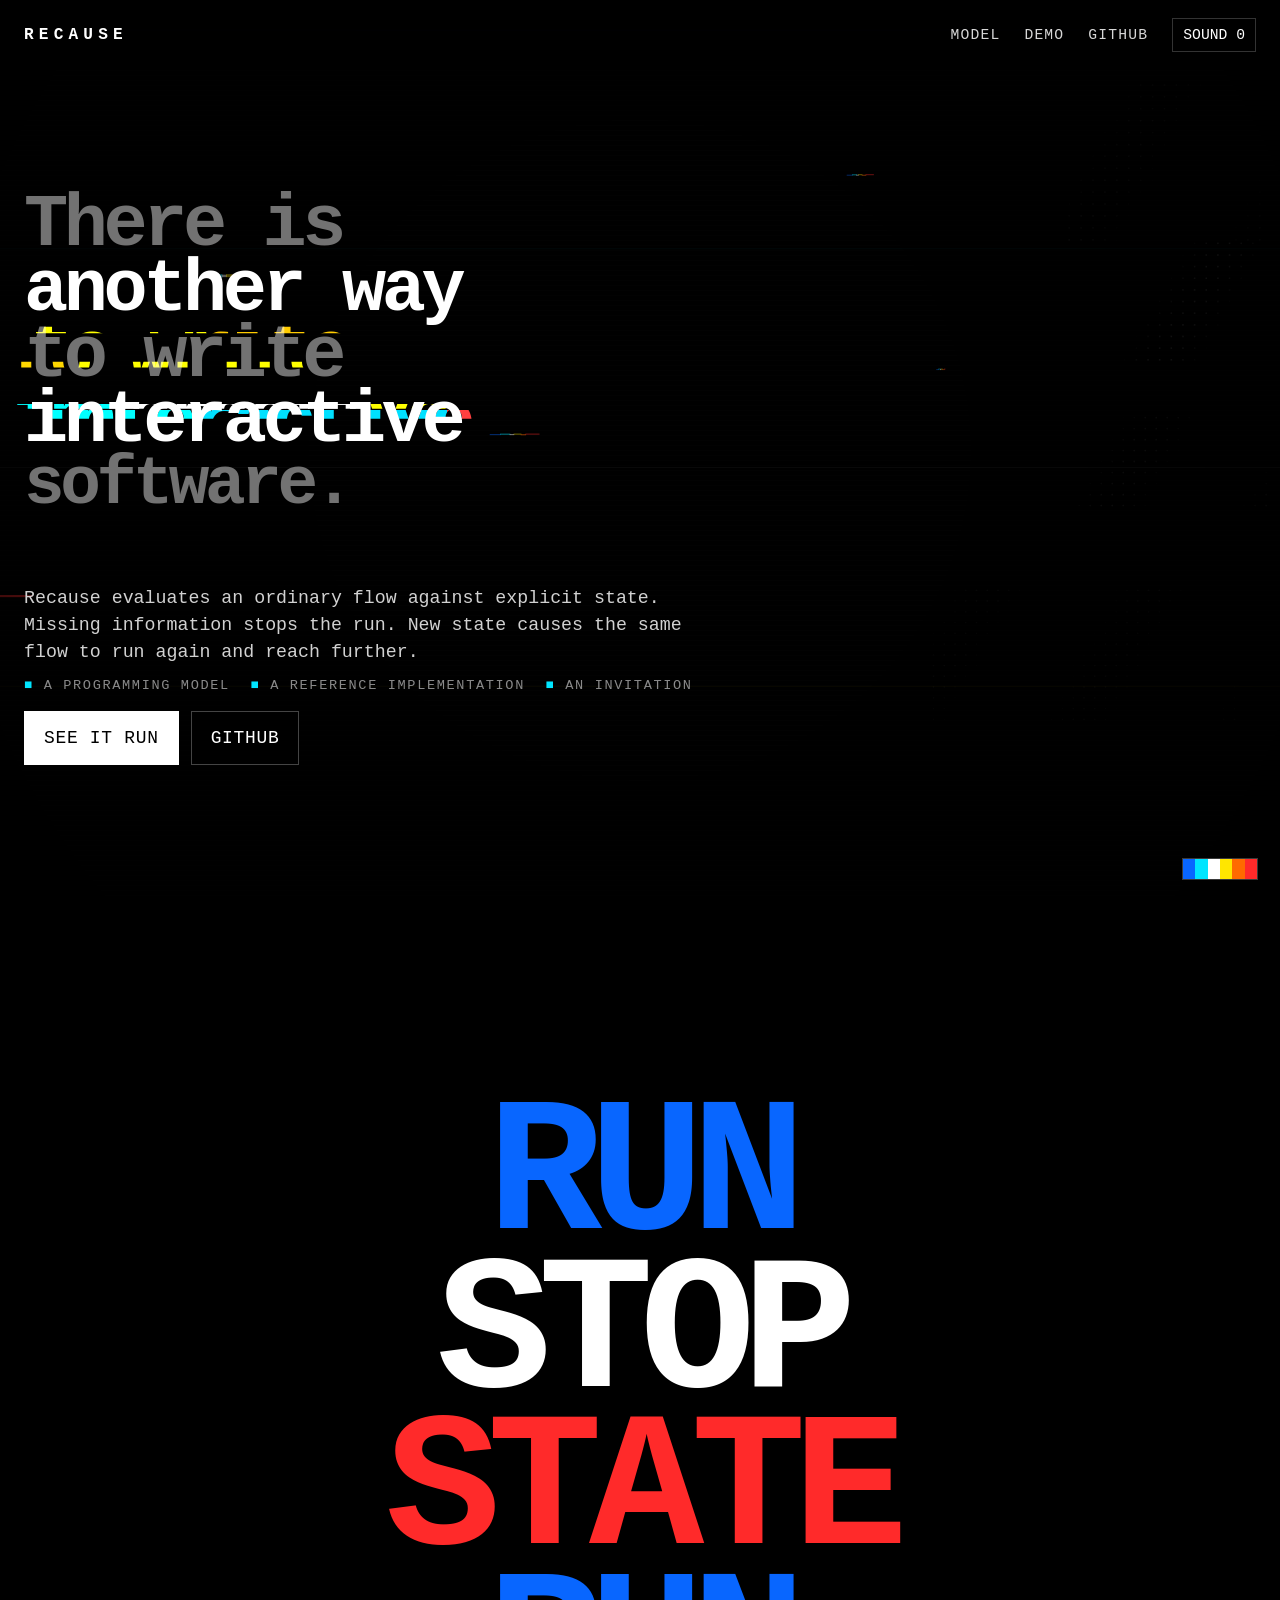
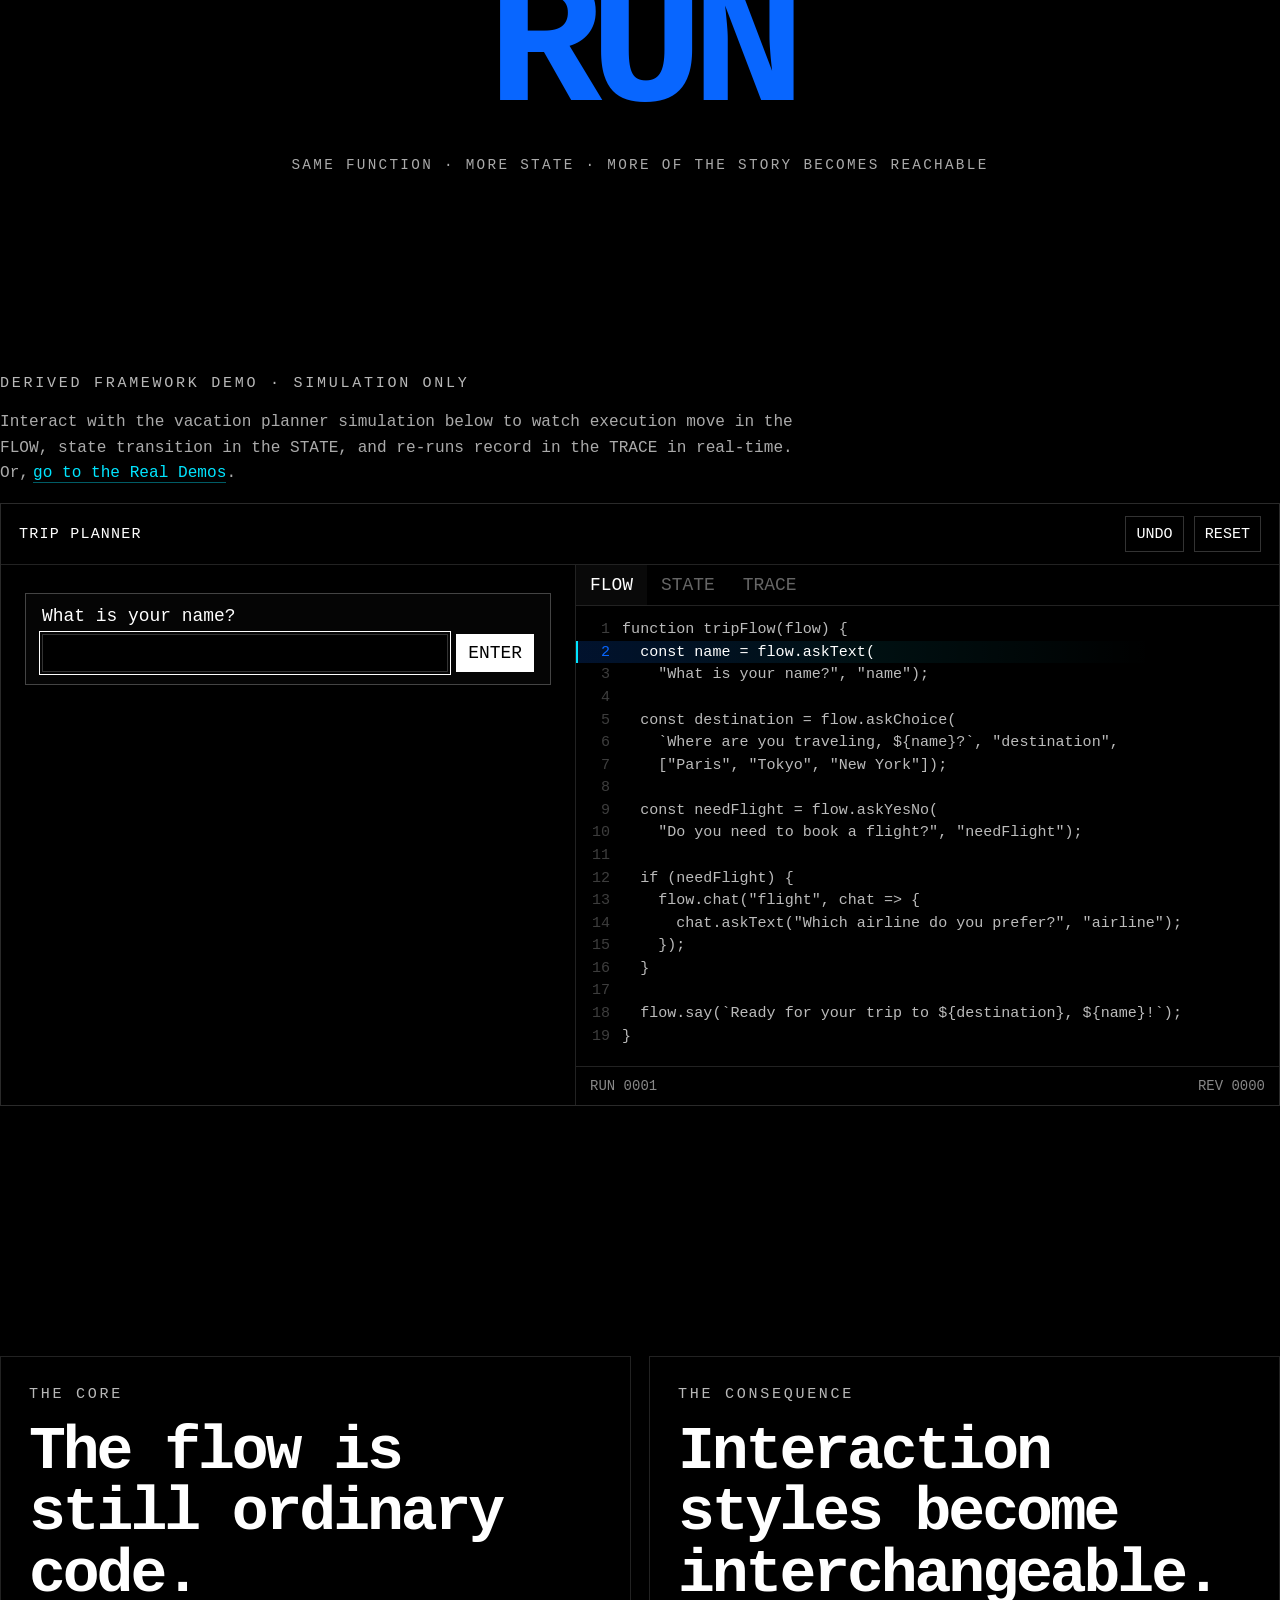
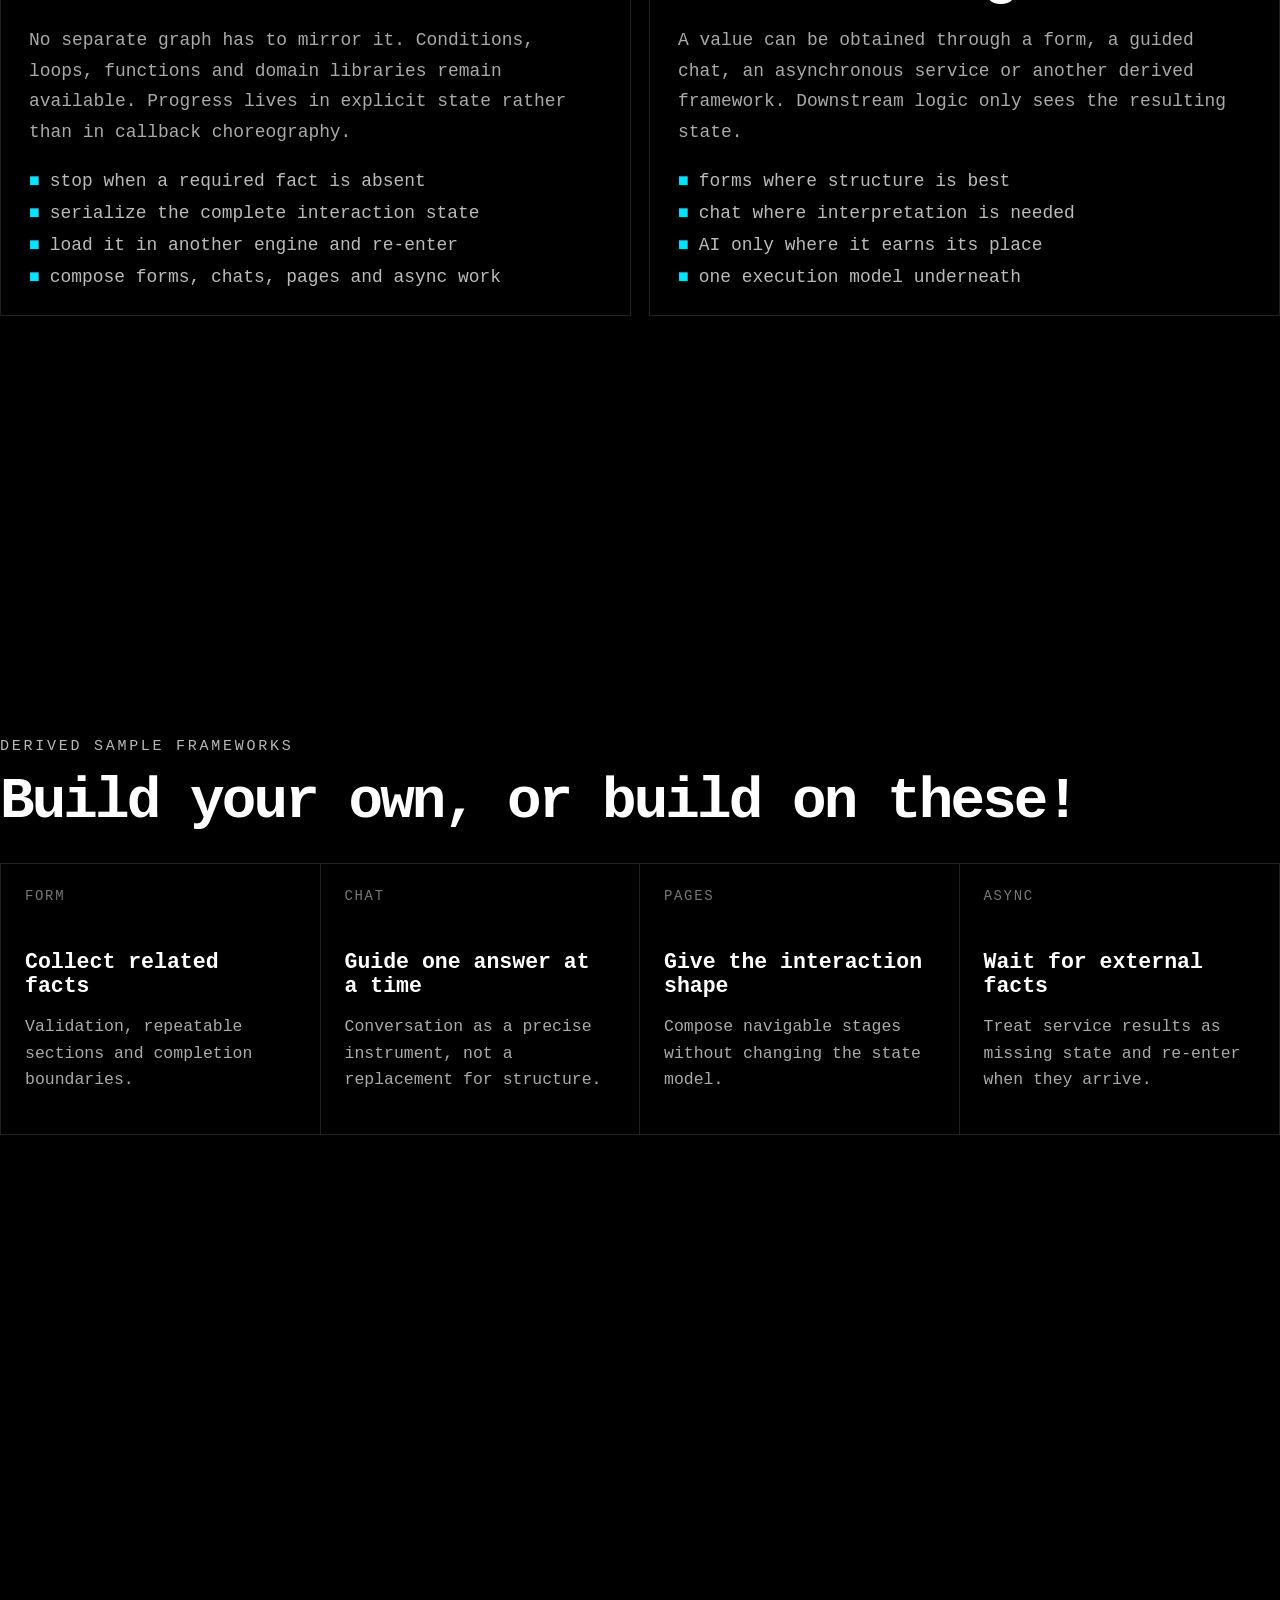
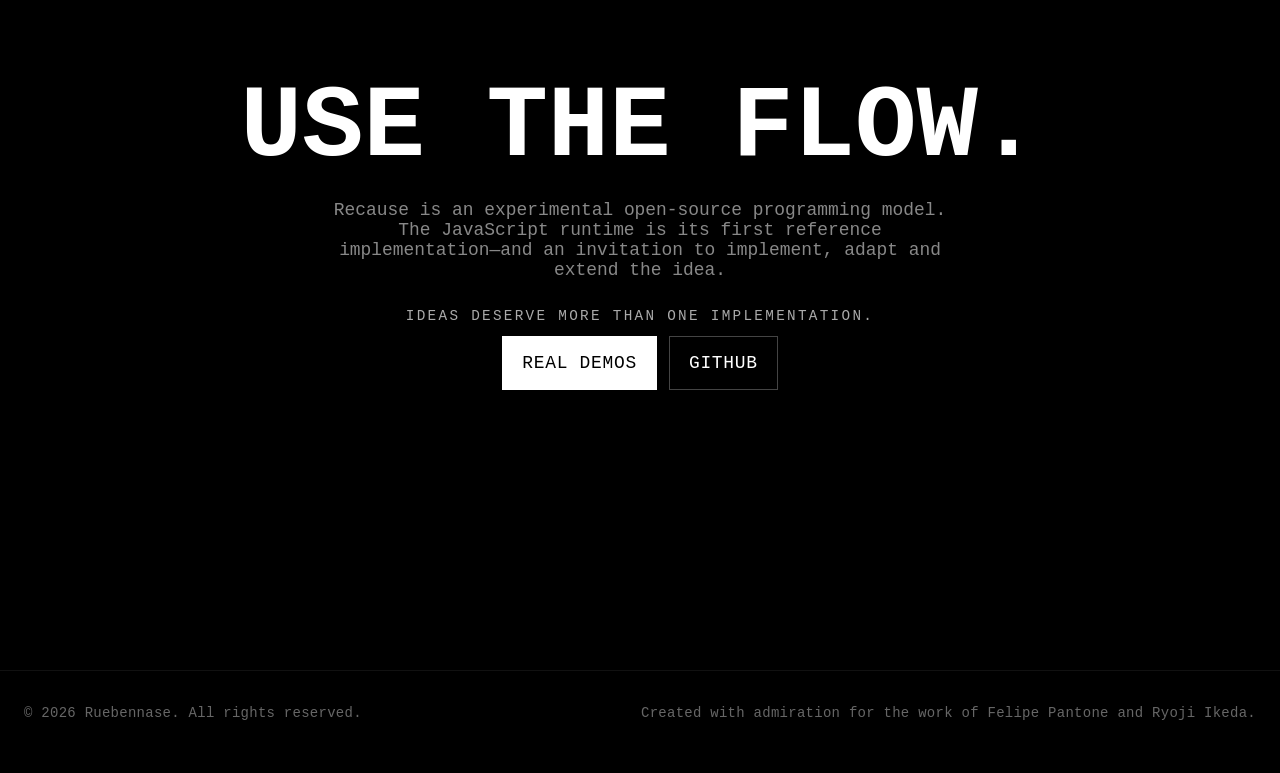
==== commit 9154684c: "Add files via upload" ====
--- a/index.html
+++ b/index.html
@@ -117,7 +117,7 @@
 .done{border:1px solid var(--cyan);padding:12px 16px;color:#fff}.done strong{color:var(--cyan)}
 .tabs{display:flex;border-bottom:1px solid #222}.tab{background:#000;color:#666;border:0;padding:10px 14px;cursor:pointer}.tab.active{color:#fff;background:#090909}
 .pane{display:none;height:100%;overflow:hidden}.pane.active{display:block}
-#pane-trace{overflow-y:auto}
+#pane-source{overflow:auto}#pane-state,#pane-trace{overflow-y:auto}
 .code{margin:0;padding:12px 0;font-size:.84rem;line-height:1.5;counter-reset:line;min-width:0;width:100%;overflow:visible}
 .line{display:grid;grid-template-columns:46px minmax(0,1fr);align-items:start;padding:0 24px 0 0;color:#bbb;min-height:1.5em}
 .line:before{counter-increment:line;content:counter(line);text-align:right;padding-right:12px;color:#3d3d3d;user-select:none}
@@ -155,7 +155,7 @@
   .hero h1{transform:translateY(-24px);padding-left:0}
   .cta{margin-top:12px}
 }
-@media(max-width:980px){.demo-grid,.copy-block{grid-template-columns:1fr}.ui-pane{border-right:0;border-bottom:1px solid #222}.framework-strip{grid-template-columns:1fr 1fr}.fw:nth-child(2){border-right:0}.fw:nth-child(-n+2){border-bottom:1px solid #222}.loopline{grid-template-columns:1fr}.arrow{transform:rotate(90deg);justify-self:center}}
+@media(max-width:980px){.demo-grid{grid-template-columns:1fr;height:auto}.ui-pane{border-right:0;border-bottom:1px solid #222;height:380px}.inspect-pane{height:380px}.copy-block{grid-template-columns:1fr}.framework-strip{grid-template-columns:1fr 1fr}.fw:nth-child(2){border-right:0}.fw:nth-child(-n+2){border-bottom:1px solid #222}.loopline{grid-template-columns:1fr}.arrow{transform:rotate(90deg);justify-self:center}}
 @media(max-width:680px){html{font-size:100%}.navlinks{gap:10px}.navlinks a,.navlinks .ctrl{font-size:.74rem}.navlinks .ctrl{padding:6px 8px}.scene{padding:90px 0}.hero h1{font-size:3.2rem}.framework-strip{grid-template-columns:1fr}.fw{border-right:0;border-bottom:1px solid #222}.fw:last-child{border-bottom:0}.big-sequence{font-size:19vw}.demo-top{align-items:flex-start;gap:10px;flex-direction:column}.entry{flex-direction:column}.entry button{width:100%}}
 body.ikeda-extreme #field{filter:contrast(1.42) brightness(1.52) saturate(1.22)}
 body.ikeda-extreme .hero-copyline{text-shadow:0 0 18px rgba(255,255,255,.10)}
